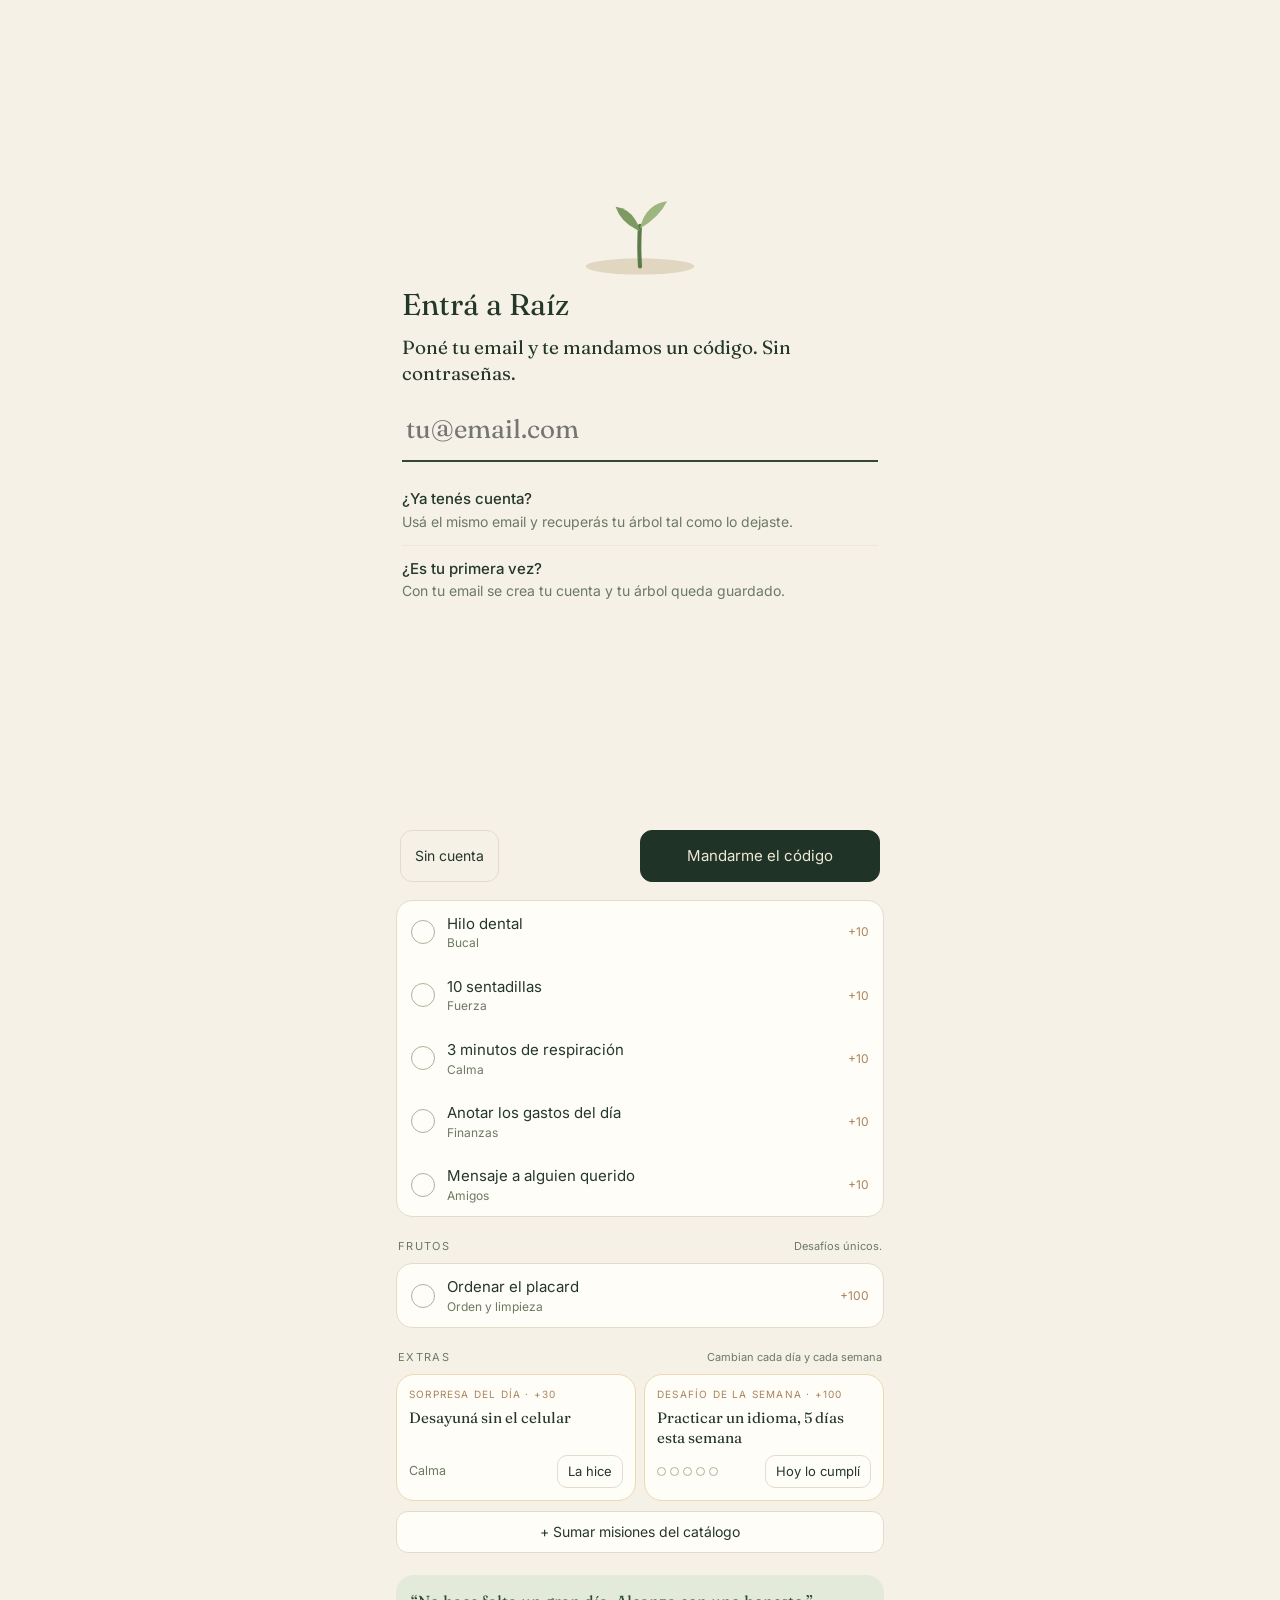
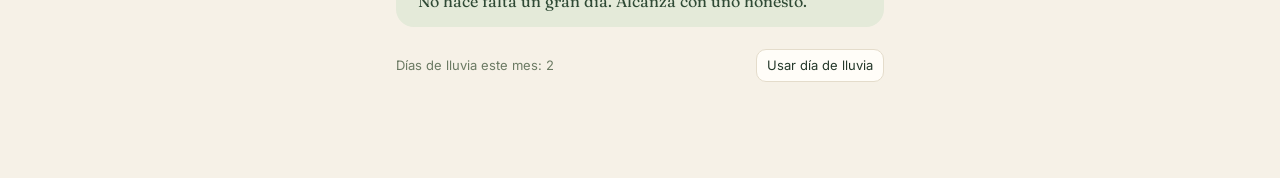
==== index.html @ 7ca5231e "Pantalla para instalar Raíz como app antes de empezar En el celular, la primera pantalla enseña a ag" ====
<!doctype html>
<html lang="es">
<head>
  <meta charset="utf-8">
  <meta name="viewport" content="width=device-width, initial-scale=1, viewport-fit=cover">
  <title>Raíz</title>
  <meta name="description" content="Tu vida es un árbol. Cada hábito le da savia.">
  <meta name="theme-color" content="#f6f1e7">
  <meta name="apple-mobile-web-app-capable" content="yes">
  <meta name="mobile-web-app-capable" content="yes">
  <meta name="apple-mobile-web-app-status-bar-style" content="default">
  <meta name="apple-mobile-web-app-title" content="Raíz">
  <link rel="manifest" href="manifest.webmanifest">
  <link rel="icon" href="icons/icon.svg" type="image/svg+xml">
  <link rel="apple-touch-icon" href="icons/icon-180.png">
  <link rel="preconnect" href="https://fonts.googleapis.com">
  <link rel="preconnect" href="https://fonts.gstatic.com" crossorigin>
  <link href="https://fonts.googleapis.com/css2?family=Fraunces:ital,opsz,wght@0,9..144,400;0,9..144,600;1,9..144,400&family=Inter:wght@400;500;600&display=swap" rel="stylesheet">
  <link rel="stylesheet" href="styles.css">
</head>
<body>
  <main id="view"></main>

  <nav class="tabs" aria-label="Secciones">
    <button data-tab="hoy" class="on"><svg viewBox="0 0 24 24"><path d="M12 21V11M12 11c0-4 3-7 7-7 0 4-3 7-7 7zM12 14c0-3-2.5-5.5-6-5.5 0 3.5 2.5 5.5 6 5.5z"/></svg>Hoy</button>
    <button data-tab="arbol"><svg viewBox="0 0 24 24"><path d="M12 21v-6M7 15h10l-5-11z"/></svg>Árbol</button>
    <button data-tab="premios"><svg viewBox="0 0 24 24"><path d="M4 10h16v10H4zM2 6h20v4H2zM12 6v14M12 6C10 2 6 3 8 6M12 6c2-4 6-3 4 0"/></svg>Premios</button>
    <button data-tab="ajustes"><svg viewBox="0 0 24 24"><circle cx="12" cy="12" r="3"/><path d="M12 2v3M12 19v3M2 12h3M19 12h3M4.9 4.9l2.1 2.1M17 17l2.1 2.1M4.9 19.1L7 17M17 7l2.1-2.1"/></svg>Ajustes</button>
  </nav>

  <div id="toasts" aria-live="polite"></div>
  <dialog id="sheet"></dialog>

  <script src="js/data.js"></script>
  <script src="js/frases.js"></script>
  <script src="js/tree.js"></script>
  <script src="js/sonido.js"></script>
  <script src="js/catalogo.js"></script>
  <script src="js/progresion.js"></script>
  <script src="js/app.js"></script>
  <script src="js/nube.js"></script>
  <script src="js/intro.js"></script>
  <script src="js/instalar.js"></script>
</body>
</html>
---- styles.css ----
:root {
  --crema: #f6f1e7;
  --papel: #fffdf8;
  --linea: #e4dccb;
  --linea-suave: #eee6d6;
  --bosque: #1f3326;
  --bosque-2: #2f4a35;
  --bosque-3: #34503d;
  --hoja: #5c7a4a;
  --hoja-clara: #e4ead9;
  --tierra: #a9845a;
  --dorado: #c9a96e;
  --tinta: #24382a;
  --tinta-2: #6b7a63;
  --tinta-3: #8a9580;
  --crema-txt: #efe8d8;
  --crema-txt-2: #b9c4a8;
  --alerta: #a5502e;
  --serif: "Fraunces", Georgia, serif;
  --sans: "Inter", -apple-system, system-ui, sans-serif;
  --r: 18px;
  --safe-b: env(safe-area-inset-bottom, 0px);
  --safe-t: env(safe-area-inset-top, 0px);
}

* { box-sizing: border-box; }
html { -webkit-text-size-adjust: 100%; }
body {
  margin: 0;
  background: var(--crema);
  color: var(--tinta);
  font: 15px/1.45 var(--sans);
  -webkit-font-smoothing: antialiased;
  -webkit-tap-highlight-color: transparent;
}
main {
  max-width: 520px;
  margin: 0 auto;
  padding: calc(18px + var(--safe-t)) 16px calc(96px + var(--safe-b));
}
h1, h2, h3 { font-family: var(--serif); font-weight: 400; margin: 0; }
button { font: inherit; color: inherit; cursor: pointer; }
input, select, textarea { font: inherit; color: var(--tinta); }

.eyebrow { font-size: 11px; letter-spacing: .12em; text-transform: uppercase; color: var(--tinta-2); }
.muted { color: var(--tinta-2); }
.serif { font-family: var(--serif); }
.row { display: flex; align-items: center; gap: 10px; }
.between { justify-content: space-between; }
.stack > * + * { margin-top: 12px; }
.section { margin-top: 22px; }
.section > .eyebrow { margin: 0 2px 8px; display: flex; justify-content: space-between; }

.top { display: flex; justify-content: space-between; align-items: center; font-size: 12px; color: var(--tinta-2); }
.pill { background: var(--hoja-clara); color: var(--bosque-2); padding: 3px 10px; border-radius: 99px; font-size: 12px; white-space: nowrap; }
.pill.dark { background: var(--bosque); color: var(--crema-txt); }
.greet { font-family: var(--serif); font-size: 27px; line-height: 1.12; margin-top: 10px; }
.greet em { color: var(--hoja); }

.card { background: var(--papel); border: 1px solid var(--linea); border-radius: var(--r); padding: 14px; }
.card.dark { background: var(--bosque); border-color: var(--bosque); color: var(--crema-txt); }
.card.dark .muted, .card.dark .eyebrow { color: var(--crema-txt-2); }
.card.soft { background: var(--hoja-clara); border-color: transparent; color: var(--bosque-2); }
.card.warn { background: #f3e3d3; border-color: #e7cdb3; color: #6d3a1f; }

.hero { display: flex; gap: 12px; align-items: center; margin-top: 14px; }
.hero svg.tree { width: 108px; height: 120px; flex: none; }
.hero .lvl { font-size: 11px; letter-spacing: .12em; color: var(--dorado); text-transform: uppercase; }
.hero .num { font-family: var(--serif); font-size: 32px; line-height: 1.05; }
.hero .num small { font-size: 14px; color: var(--crema-txt-2); font-family: var(--sans); }
.bar { height: 6px; background: var(--bosque-3); border-radius: 3px; overflow: hidden; margin-top: 8px; }
.bar > i { display: block; height: 100%; background: var(--dorado); border-radius: 3px; transition: width .5s ease; }
.bar.light { background: var(--linea-suave); }
.bar.light > i { background: var(--hoja); }
.stats { display: flex; gap: 14px; margin-top: 10px; font-size: 12px; color: var(--crema-txt-2); }
.stats b { color: var(--crema-txt); font-weight: 500; }

.areas { display: grid; grid-template-columns: repeat(5, 1fr); gap: 6px; text-align: center; font-size: 10px; color: var(--tinta-2); margin-top: 12px; }
.areas b { display: block; font-family: var(--serif); font-size: 18px; font-weight: 400; color: var(--tinta); }

.list { background: var(--papel); border: 1px solid var(--linea); border-radius: 16px; overflow: hidden; }
.item { display: flex; align-items: center; gap: 12px; padding: 12px 14px; border-bottom: 1px solid var(--linea-suave); width: 100%; background: none; border-left: 0; border-right: 0; border-top: 0; text-align: left; }
.item:last-child { border-bottom: 0; }
.item .t { flex: 1; min-width: 0; }
.item .t small { display: block; font-size: 12px; color: var(--tinta-2); }
.item .xp { font-size: 12px; color: var(--tierra); white-space: nowrap; }
.item.done .t > span { color: var(--tinta-3); text-decoration: line-through; }
.item.done .xp { color: var(--hoja); }
.check { width: 24px; height: 24px; border-radius: 50%; border: 1.5px solid #a9b59a; flex: none; display: grid; place-items: center; transition: all .2s; }
.done .check { background: var(--bosque-2); border-color: var(--bosque-2); }
.done .check::after { content: ""; width: 10px; height: 6px; border: 2px solid #fff; border-top: 0; border-right: 0; transform: rotate(-45deg) translate(1px, -1px); }
.item.pop .check { animation: pop .35s ease; }
@keyframes pop { 50% { transform: scale(1.25); } }

.chips { display: flex; flex-wrap: wrap; gap: 6px; padding: 0 14px 12px 50px; margin-top: -4px; }
.chip { border: 1px solid var(--linea); background: var(--crema); border-radius: 99px; padding: 5px 11px; font-size: 13px; }
.chip.on { background: var(--bosque-2); border-color: var(--bosque-2); color: #fff; }
.weekly { display: flex; gap: 4px; }
.weekly i { width: 9px; height: 9px; border-radius: 50%; border: 1.5px solid #a9b59a; }
.weekly i.on { background: var(--hoja); border-color: var(--hoja); }

.quote { font-family: var(--serif); font-size: 16px; line-height: 1.38; }

.btn { border: 1px solid var(--linea); background: var(--papel); border-radius: 12px; padding: 10px 14px; font-size: 14px; }
.btn.primary { background: var(--bosque); border-color: var(--bosque); color: var(--crema-txt); }
.btn.ghost { background: transparent; }
.btn.small { padding: 6px 10px; font-size: 13px; border-radius: 10px; }
.btn.danger { color: var(--alerta); }
.btn:disabled { opacity: .45; }
.btns { display: flex; gap: 8px; flex-wrap: wrap; }

.tabs {
  position: fixed; left: 0; right: 0; bottom: 0; z-index: 10;
  display: flex; justify-content: center; gap: 4px;
  padding: 8px 12px calc(8px + var(--safe-b));
  background: rgba(246, 241, 231, .92);
  -webkit-backdrop-filter: blur(12px); backdrop-filter: blur(12px);
  border-top: 1px solid var(--linea);
}
.tabs button { flex: 1; max-width: 120px; background: none; border: 0; padding: 4px; font-size: 11px; color: var(--tinta-3); display: flex; flex-direction: column; align-items: center; gap: 3px; }
.tabs svg { width: 22px; height: 22px; fill: none; stroke: currentColor; stroke-width: 1.6; stroke-linecap: round; stroke-linejoin: round; }
.tabs button.on { color: var(--bosque-2); }

#toasts { position: fixed; left: 0; right: 0; top: calc(12px + var(--safe-t)); z-index: 60; display: flex; flex-direction: column; align-items: center; gap: 6px; pointer-events: none; }
.toast { background: var(--bosque); color: var(--crema-txt); padding: 9px 16px; border-radius: 99px; font-size: 13px; box-shadow: 0 6px 20px rgba(31, 51, 38, .25); animation: tin .3s ease, tout .3s ease 2.4s forwards; max-width: 90vw; }
.toast b { color: var(--dorado); font-weight: 500; }
@keyframes tin { from { opacity: 0; transform: translateY(-8px); } }
@keyframes tout { to { opacity: 0; transform: translateY(-8px); } }

dialog { border: 0; padding: 0; border-radius: 22px; width: min(480px, calc(100vw - 24px)); max-height: 86vh; background: var(--crema); color: var(--tinta); box-shadow: 0 20px 60px rgba(0, 0, 0, .25); }
dialog::backdrop { background: rgba(31, 51, 38, .45); }
.sheet { padding: 20px 18px; }
.sheet h2 { font-size: 22px; margin-bottom: 12px; }
.field { display: block; margin-top: 12px; font-size: 12px; color: var(--tinta-2); }
.field input, .field select, .field textarea { display: block; width: 100%; margin-top: 4px; padding: 10px 12px; border: 1px solid var(--linea); border-radius: 10px; background: var(--papel); font-size: 15px; }
.field textarea { min-height: 70px; resize: vertical; }
.sheet .btns { margin-top: 18px; justify-content: flex-end; }
.celebrate { text-align: center; padding: 28px 22px; }
.celebrate svg.tree { width: 150px; height: 170px; }
.celebrate h2 { font-size: 28px; margin-top: 8px; }

.tree-list .node { padding: 10px 14px; border-bottom: 1px solid var(--linea-suave); }
.tree-list .node:last-child { border-bottom: 0; }
.tree-list .node .bar { margin-top: 6px; }
.tree-list .lvl-tag { font-size: 12px; color: var(--tierra); }

.herbario { display: grid; grid-template-columns: repeat(auto-fill, minmax(96px, 1fr)); gap: 8px; }
.lamina { background: var(--papel); border: 1px solid var(--linea); border-radius: 14px; padding: 10px 8px; text-align: center; font-size: 12px; }
.lamina svg { width: 44px; height: 44px; }
.lamina b { display: block; font-family: var(--serif); font-weight: 400; font-size: 14px; margin-top: 4px; }
.lamina.locked { opacity: .45; }
.lamina.locked svg { filter: grayscale(1); }

.toggle { position: relative; width: 46px; height: 28px; flex: none; }
.toggle input { opacity: 0; width: 0; height: 0; }
.toggle span { position: absolute; inset: 0; background: var(--linea); border-radius: 99px; transition: .2s; }
.toggle span::after { content: ""; position: absolute; width: 22px; height: 22px; left: 3px; top: 3px; background: #fff; border-radius: 50%; transition: .2s; }
.toggle input:checked + span { background: var(--bosque-2); }
.toggle input:checked + span::after { transform: translateX(18px); }

.empty { text-align: center; padding: 18px; color: var(--tinta-2); font-size: 14px; }

/* ---------- Animaciones ---------- */
.tree .planta { transform-box: view-box; transform-origin: 60px 130px; animation: viento 7s ease-in-out infinite; }
@keyframes viento { 0%, 100% { transform: rotate(-1deg); } 50% { transform: rotate(1.2deg); } }
.tree .brote { transform-box: fill-box; transform-origin: center; }
.tree .brote.nuevo { animation: brotar .7s cubic-bezier(.3, 1.6, .5, 1) .55s both; }
@keyframes brotar { from { transform: scale(0); opacity: 0; } to { transform: scale(1); opacity: 1; } }

.hero, .arbol-card, .reporte, .celebrate { position: relative; overflow: hidden; }
.hoja-cae { position: absolute; top: -12px; width: 12px; height: 7px; border-radius: 0 100% 0 100%; background: var(--c, #9db67f); pointer-events: none; animation: caer var(--d, 5s) ease-in forwards; }
@keyframes caer {
  0% { transform: translate(0, 0) rotate(0); opacity: 0; }
  10% { opacity: 1; }
  30% { transform: translate(14px, calc(var(--h, 160px) * .3)) rotate(80deg); }
  60% { transform: translate(-10px, calc(var(--h, 160px) * .6)) rotate(200deg); }
  100% { transform: translate(8px, var(--h, 160px)) rotate(320deg); opacity: 0; }
}

.gota { position: fixed; z-index: 40; width: 12px; height: 12px; margin: -6px 0 0 -6px; border-radius: 50% 50% 50% 0; transform: rotate(-45deg); background: var(--dorado); box-shadow: 0 0 10px rgba(201, 169, 110, .8); pointer-events: none; }
.bar.pulso { animation: pulso .6s ease; }
@keyframes pulso { 40% { box-shadow: 0 0 0 3px rgba(201, 169, 110, .45); } }

.hero.brillo::before { content: ""; position: absolute; left: -20px; top: -20px; width: 170px; height: 170px; border-radius: 50%; background: radial-gradient(circle, rgba(232, 205, 140, .55), rgba(232, 205, 140, 0) 65%); animation: brillo 1.8s ease-out forwards; pointer-events: none; }
@keyframes brillo { from { opacity: 0; transform: scale(.6); } 30% { opacity: 1; } to { opacity: 0; transform: scale(1.2); } }
.chispa { position: absolute; width: 6px; height: 6px; pointer-events: none; background: #f3e1b0; clip-path: polygon(50% 0, 62% 38%, 100% 50%, 62% 62%, 50% 100%, 38% 62%, 0 50%, 38% 38%); animation: chispa 1.4s ease-out forwards; }
@keyframes chispa { 0% { transform: scale(0) rotate(0); opacity: 0; } 30% { transform: scale(1.6) rotate(45deg); opacity: 1; } 100% { transform: translateY(-24px) scale(.4) rotate(120deg); opacity: 0; } }

.celebrate .viejo, .celebrate .nuevo-arbol { display: block; margin: 0 auto; }
.celebrate .escena { position: relative; width: 150px; height: 170px; margin: 0 auto; }
.celebrate .escena svg { position: absolute; inset: 0; }
.celebrate .viejo { animation: marchitar .8s ease-in .3s forwards; }
.celebrate .nuevo-arbol { transform-origin: 50% 93%; animation: crecer 1.3s cubic-bezier(.25, 1.3, .5, 1) .8s both; }
.celebrate .solo { transform-origin: 50% 93%; animation: latido 1.2s ease .3s; }
@keyframes marchitar { to { opacity: 0; transform: scale(.85); } }
@keyframes crecer { from { opacity: 0; transform: scale(.25, .1); } 40% { opacity: 1; } to { opacity: 1; transform: scale(1); } }
@keyframes latido { 40% { transform: scale(1.08); } 70% { transform: scale(.98); } }
.celebrate h2, .celebrate .eyebrow, .celebrate p, .celebrate .btns { animation: subir .6s ease both; }
.celebrate .eyebrow { animation-delay: 1.3s; }
.celebrate h2 { animation-delay: 1.45s; }
.celebrate p { animation-delay: 1.65s; }
.celebrate .btns { animation-delay: 1.9s; }
@keyframes subir { from { opacity: 0; transform: translateY(10px); } }
dialog[open] { animation: aparecer .3s ease; }
@keyframes aparecer { from { opacity: 0; transform: translateY(16px) scale(.98); } }

main.entrar { animation: entrar .32s ease; }
@keyframes entrar { from { opacity: 0; transform: translateY(8px); } }
.chip { transition: background .2s, color .2s, border-color .2s, transform .15s; }
.chip:active, .item:active .check, .btn:active { transform: scale(.95); }
.chip.pop { animation: pop .35s ease; }

@media (prefers-reduced-motion: reduce) {
  *, *::before, *::after { animation: none !important; transition: none !important; }
}
.celebrate .hoja-cae { width: 15px; height: 9px; }

/* ---------- Introducción ---------- */
body.con-intro { overflow: hidden; }
body.con-intro .tabs { display: none; }
.intro { position: fixed; inset: 0; z-index: 50; background: var(--crema); display: flex; flex-direction: column; padding: calc(18px + var(--safe-t)) 20px calc(18px + var(--safe-b)); max-width: 520px; margin: 0 auto; animation: entrar .4s ease; }
.intro.saliendo { animation: irse .45s ease forwards; }
@keyframes irse { to { opacity: 0; transform: scale(1.03); } }
.intro-top { display: flex; justify-content: space-between; align-items: center; min-height: 34px; }
.intro-puntos { display: flex; gap: 6px; }
.intro-puntos i { width: 7px; height: 7px; border-radius: 50%; background: var(--linea); transition: .3s; }
.intro-puntos i.on { background: var(--bosque-2); width: 18px; border-radius: 4px; }
.intro-paso { flex: 1; overflow-y: auto; padding: 8px 2px 16px; animation: entrar .35s ease; -webkit-overflow-scrolling: touch; }
.intro-pie { display: flex; justify-content: space-between; gap: 10px; padding-top: 10px; }
.intro-pie .btn.primary { flex: 1; max-width: 240px; padding: 14px; font-size: 15px; }
.intro-arte { display: flex; justify-content: center; margin: 30px 0 6px; }
.intro-arte svg.tree { width: 170px; height: 190px; }
.intro-arte.plantando svg { animation: plantar 1.1s ease forwards; }
@keyframes plantar { 30% { transform: translateY(-10px) scale(1.05); } 100% { transform: translateY(8px) scale(.9); opacity: .6; } }
.intro-titulo { font-family: var(--serif); font-size: 30px; line-height: 1.12; margin: 8px 0 12px; }
.intro .eyebrow { margin-top: 18px; }
.intro-texto { font-family: var(--serif); font-size: 19px; line-height: 1.4; margin: 0 0 12px; color: var(--tinta); }
.intro-chico { font-size: 14px; color: var(--tinta-2); margin-top: 14px; }
.intro-lista > div { display: flex; gap: 14px; align-items: flex-start; padding: 12px 0; border-bottom: 1px solid var(--linea-suave); font-size: 14px; color: var(--tinta-2); }
.intro-lista > div:last-child { border-bottom: 0; }
.intro-lista b { display: block; color: var(--tinta); font-weight: 500; font-size: 15px; margin-bottom: 2px; }
.intro-ico { width: 34px; height: 34px; flex: none; padding: 7px; border-radius: 10px; background: var(--hoja-clara); fill: none; stroke: var(--bosque-2); stroke-width: 1.7; stroke-linecap: round; stroke-linejoin: round; }
.intro-etapas { display: grid; grid-template-columns: repeat(5, 1fr); gap: 4px; margin: 18px 0 6px; text-align: center; }
.intro-etapas svg.tree { width: 100%; height: auto; }
.intro-etapas small { display: block; font-size: 11px; color: var(--tinta-2); }
.intro-input { width: 100%; font-family: var(--serif); font-size: 26px; padding: 12px 4px; border: 0; border-bottom: 2px solid var(--linea); background: transparent; outline: none; }
.intro-input:focus { border-color: var(--bosque-2); }
.intro-especies { display: grid; grid-template-columns: repeat(3, 1fr); gap: 8px; margin-top: 6px; }
.esp { background: var(--papel); border: 1.5px solid var(--linea); border-radius: 16px; padding: 8px 4px 10px; display: flex; flex-direction: column; align-items: center; transition: border-color .2s, transform .15s; }
.esp svg.tree { width: 74px; height: 86px; }
.esp b { font-family: var(--serif); font-weight: 400; font-size: 15px; }
.esp small { font-size: 11px; color: var(--tinta-2); text-align: center; line-height: 1.2; margin-top: 2px; }
.esp.on { border-color: var(--bosque-2); background: var(--hoja-clara); }
.esp:active { transform: scale(.96); }
.intro-esp-texto { font-family: var(--serif); font-size: 16px; color: var(--tinta); text-align: center; min-height: 44px; }
.intro-raices { background: var(--papel); border: 1px solid var(--linea); border-radius: 16px; overflow: hidden; }

.hero svg.tree, .arbol-card svg.tree { cursor: pointer; }
.tree.sacudir .planta { animation: sacudir .6s ease; }
@keyframes sacudir { 20% { transform: rotate(-4deg); } 45% { transform: rotate(3.5deg); } 70% { transform: rotate(-2deg); } 100% { transform: rotate(0); } }
.intro-raices .item.done .t > span { text-decoration: none; color: var(--tinta); }

/* ---------- Ingreso ---------- */
.intro-error { color: var(--alerta); font-size: 14px; min-height: 20px; margin: 8px 0 0; }
.intro-input.codigo { letter-spacing: .5em; text-align: center; font-family: var(--sans); font-size: 30px; }

/* ---------- Progresión ---------- */
.card.subir { background: #fbf3e0; border-color: #ecd9ad; color: #5b4520; }
.card.subir .muted, .card.subir .eyebrow { color: #8a6d3a; }
.libre { display: block; width: 100%; margin-top: 8px; padding: 11px 14px; border: 1.5px dashed #c9b98f; border-radius: 14px; background: transparent; color: var(--tierra); font-size: 14px; text-align: left; }
.extras { display: grid; grid-template-columns: 1fr 1fr; gap: 8px; }
@media (max-width: 380px) { .extras { grid-template-columns: 1fr; } }
.card.extra { padding: 12px; display: flex; flex-direction: column; gap: 6px; border-color: #ecd9ad; }
.card.extra .quote { font-size: 15px; margin: 0; flex: 1; }
.card.extra .eyebrow { color: var(--tierra); font-size: 10px; }
.card.extra.hecho { background: var(--hoja-clara); border-color: transparent; }
.catalogo-btn { width: 100%; margin-top: 10px; }
.cat-sheet .filtro { padding: 0; margin: 4px 0 6px; }
.cat-grupo { font-size: 12px; margin: 14px 2px 6px; }
.item.bloq { opacity: .5; }
.item:disabled { cursor: default; }
.cat-sheet .item.done .t > span { text-decoration: none; color: var(--tinta-2); }
.eleccion { display: flex; gap: 12px; align-items: center; width: 100%; text-align: left; margin-top: 12px; padding: 12px; background: var(--papel); border: 1.5px solid var(--linea); border-radius: 18px; }
.eleccion:active { border-color: var(--bosque-2); transform: scale(.98); }
.eleccion svg.tree { width: 64px; height: 74px; flex: none; }
.eleccion small { display: block; font-size: 11px; letter-spacing: .1em; text-transform: uppercase; color: var(--tinta-2); }
.eleccion b { display: block; font-family: var(--serif); font-weight: 400; font-size: 18px; }
.eleccion span span { font-size: 13px; color: var(--tinta-2); }
.instalar-icono { width: 96px; height: 96px; border-radius: 22px; box-shadow: 0 10px 30px rgba(31, 51, 38, .25); }
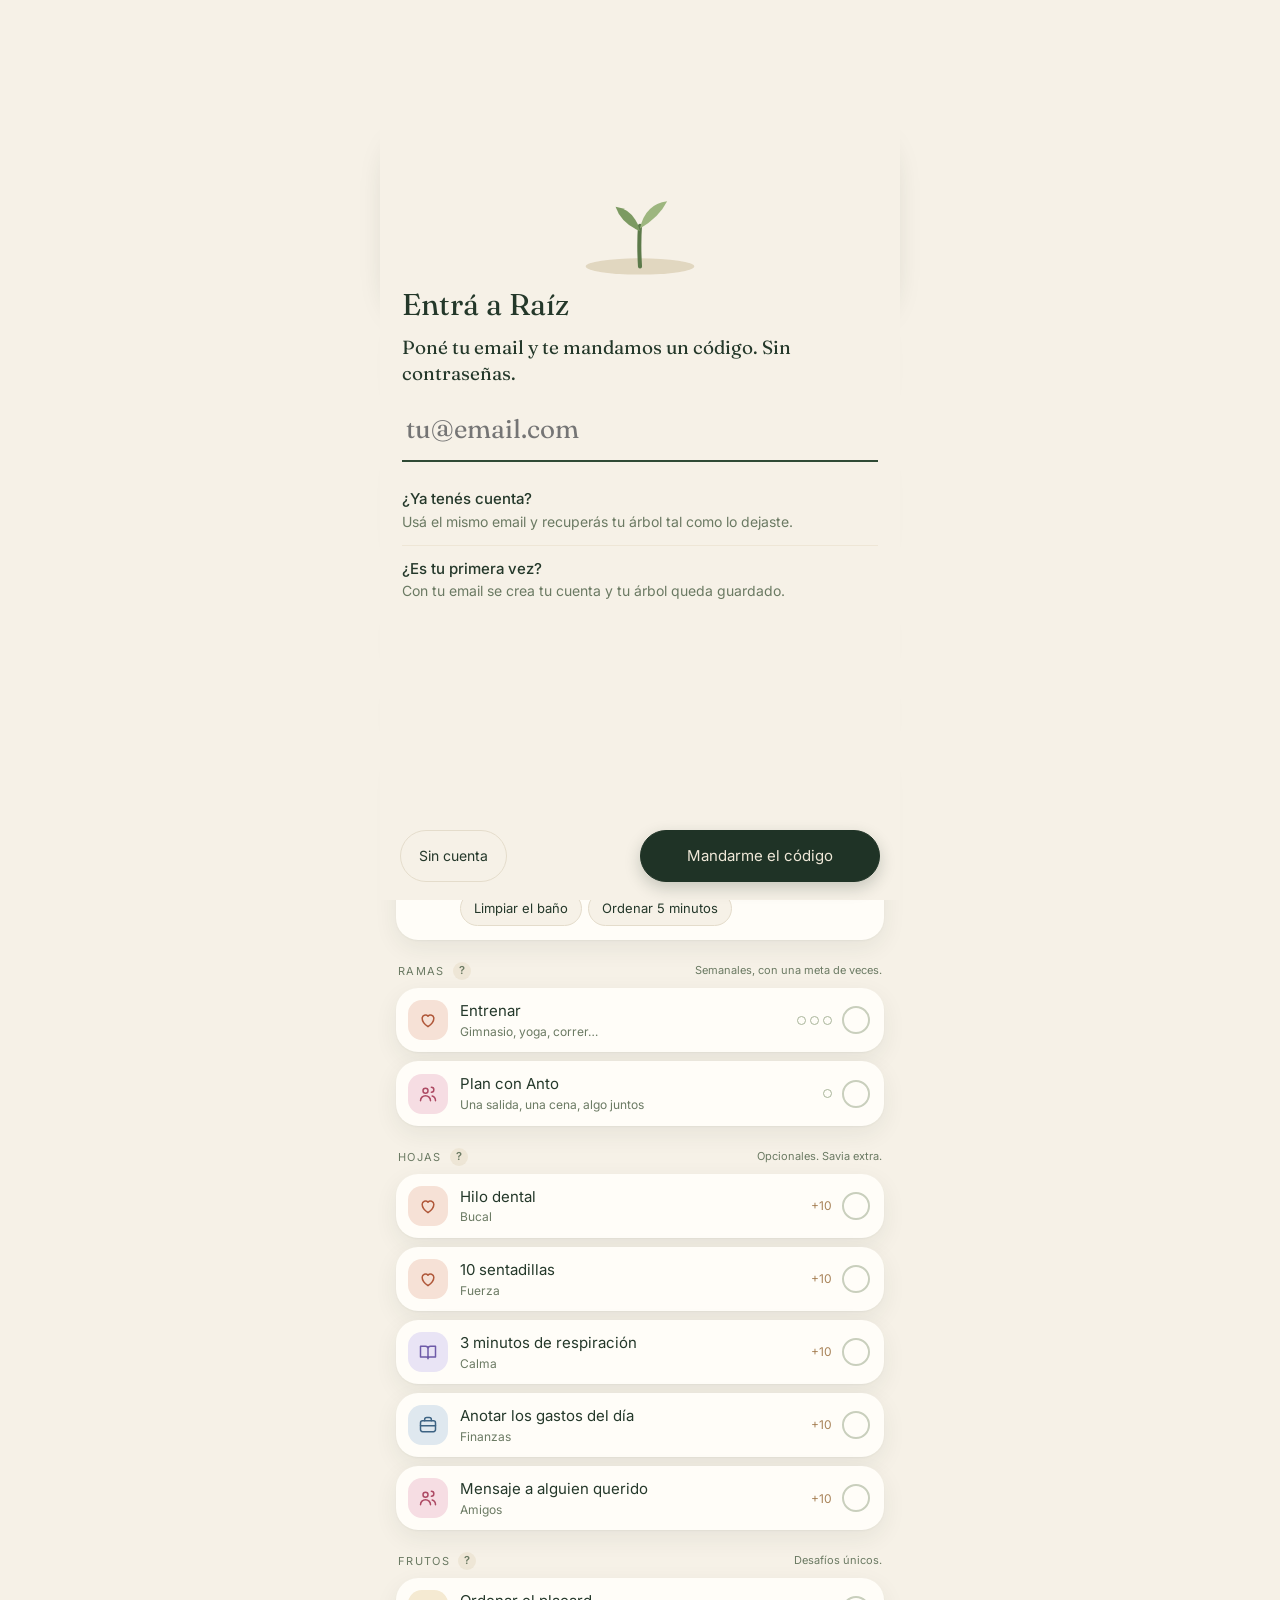
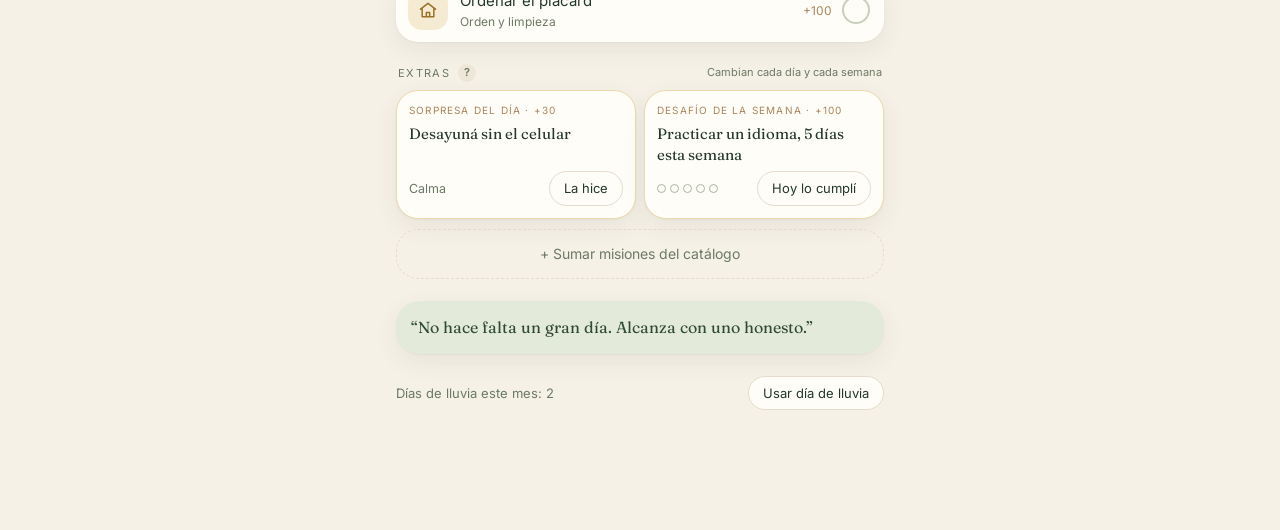
==== commit f64c689e: "Renovación visual: más redondeado, colores por rama y ayudas - Misiones como tarjetas con ícono y co" ====
--- a/index.html
+++ b/index.html
@@ -37,6 +37,7 @@
   <script src="js/sonido.js"></script>
   <script src="js/catalogo.js"></script>
   <script src="js/progresion.js"></script>
+  <script src="js/diseno.js"></script>
   <script src="js/app.js"></script>
   <script src="js/nube.js"></script>
   <script src="js/intro.js"></script>
--- a/styles.css
+++ b/styles.css
@@ -287,3 +287,135 @@
 .eleccion b { display: block; font-family: var(--serif); font-weight: 400; font-size: 18px; }
 .eleccion span span { font-size: 13px; color: var(--tinta-2); }
 .instalar-icono { width: 96px; height: 96px; border-radius: 22px; box-shadow: 0 10px 30px rgba(31, 51, 38, .25); }
+
+/* =========================================================
+   Renovación visual 0.8: más redondo, más profundo, más vivo
+   ========================================================= */
+:root {
+  --r: 24px;
+  --sombra: 0 1px 2px rgba(31, 51, 38, .04), 0 8px 24px rgba(31, 51, 38, .07);
+  --sombra-alta: 0 2px 6px rgba(31, 51, 38, .06), 0 16px 40px rgba(31, 51, 38, .14);
+}
+main { padding-bottom: calc(120px + var(--safe-b)); }
+.card { border-radius: var(--r); box-shadow: var(--sombra); }
+.card.dark { box-shadow: 0 12px 34px rgba(31, 51, 38, .28); }
+.list { border-radius: 22px; box-shadow: var(--sombra); }
+.btn { border-radius: 999px; padding: 10px 18px; transition: transform .15s, background .2s; }
+.btn.small { border-radius: 999px; padding: 7px 14px; }
+.btn.primary { box-shadow: 0 6px 16px rgba(31, 51, 38, .22); }
+.chip { padding: 7px 13px; }
+.ico { width: 20px; height: 20px; fill: none; stroke: currentColor; stroke-width: 1.8; stroke-linecap: round; stroke-linejoin: round; flex: none; }
+
+/* Burbujas de color por rama */
+.burbuja { width: 40px; height: 40px; border-radius: 14px; display: grid; place-items: center; background: var(--bg); color: var(--fg); flex: none; }
+.burbuja.grande { width: 52px; height: 52px; border-radius: 18px; }
+.burbuja.grande .ico { width: 26px; height: 26px; }
+
+/* Encabezado */
+.pill.racha { display: inline-flex; align-items: center; gap: 4px; border: 0; background: #fbe9d7; color: #a2502a; font-weight: 500; padding: 5px 12px; }
+.pill.racha .ico { width: 15px; height: 15px; }
+.saludo { display: flex; justify-content: space-between; align-items: center; gap: 12px; }
+.anillo { position: relative; width: 66px; height: 66px; flex: none; border: 0; background: none; padding: 0; margin-top: 8px; }
+.anillo svg { width: 100%; height: 100%; transform: rotate(-90deg); }
+.anillo circle { fill: none; stroke-width: 6; stroke-linecap: round; }
+.anillo .fondo { stroke: var(--linea); }
+.anillo .frente { stroke: var(--hoja); transition: stroke-dashoffset .8s cubic-bezier(.3, 1.3, .5, 1); }
+.anillo.lleno .frente { stroke: var(--dorado); }
+.anillo span { position: absolute; inset: 0; display: flex; flex-direction: column; align-items: center; justify-content: center; line-height: 1; }
+.anillo b { font-family: var(--serif); font-weight: 400; font-size: 17px; }
+.anillo small { font-size: 9px; color: var(--tinta-2); margin-top: 2px; text-transform: uppercase; letter-spacing: .08em; }
+
+/* Héroe */
+.hero { border-radius: 30px; padding: 16px 18px 16px 10px; }
+.hero svg.tree { width: 120px; height: 134px; }
+.hero::after { content: ""; position: absolute; left: -30px; top: -30px; width: 190px; height: 190px; border-radius: 50%; background: radial-gradient(circle, rgba(157, 182, 127, .18), transparent 65%); pointer-events: none; }
+.hero .lvl { border: 0; background: none; padding: 0; color: var(--dorado); font-size: 11px; letter-spacing: .12em; text-transform: uppercase; display: inline-flex; align-items: center; gap: 6px; }
+.q-mini { display: inline-grid; place-items: center; width: 15px; height: 15px; border-radius: 50%; background: rgba(201, 169, 110, .2); font-size: 10px; letter-spacing: 0; }
+.stats { gap: 8px; margin-top: 12px; }
+.stat { display: inline-flex; align-items: center; gap: 5px; border: 0; background: rgba(239, 232, 216, .1); color: var(--crema-txt-2); padding: 5px 11px 5px 9px; border-radius: 999px; font-size: 13px; }
+.stat .ico { width: 15px; height: 15px; }
+.stat b { color: var(--crema-txt); font-weight: 500; }
+.stat:active { transform: scale(.95); }
+
+/* Botón de ayuda */
+.q { display: inline-grid; place-items: center; width: 18px; height: 18px; margin-left: 4px; border-radius: 50%; border: 0; background: var(--linea-suave); color: var(--tinta-2); font-size: 11px; font-weight: 600; vertical-align: 1px; letter-spacing: 0; padding: 0; }
+.q:active { background: var(--hoja-clara); }
+.section > .eyebrow { align-items: center; }
+
+/* Consejo del día */
+.consejo { display: flex; gap: 12px; align-items: center; margin-top: 14px; padding: 12px 10px 12px 12px; background: var(--papel); border: 1px solid #ecd9ad; border-radius: 20px; box-shadow: var(--sombra); animation: entrar .4s ease; }
+.consejo .t { flex: 1; font-size: 14px; line-height: 1.35; }
+.consejo small { display: block; font-size: 11px; color: var(--tierra); letter-spacing: .06em; text-transform: uppercase; margin-bottom: 2px; }
+.consejo-btns { display: flex; flex-direction: column; gap: 2px; }
+.consejo-btns .btn { padding: 4px 9px; }
+
+/* Ramas */
+.ramas { display: grid; grid-template-columns: repeat(5, 1fr); gap: 7px; }
+.rama-card { display: flex; flex-direction: column; align-items: center; gap: 3px; padding: 10px 2px 9px; border: 0; border-radius: 20px; background: var(--papel); box-shadow: var(--sombra); transition: transform .15s; }
+.rama-card:active { transform: scale(.94); }
+.rama-card .burbuja { width: 34px; height: 34px; border-radius: 12px; }
+.rama-card .burbuja .ico { width: 17px; height: 17px; }
+.rama-card b { font-family: var(--serif); font-weight: 400; font-size: 18px; line-height: 1.1; margin-top: 2px; }
+.rama-card small { font-size: 10px; color: var(--tinta-2); }
+.rama-card .mini { display: block; width: 60%; height: 3px; border-radius: 2px; background: var(--linea-suave); overflow: hidden; margin-top: 3px; }
+.rama-card .mini i { display: block; height: 100%; background: var(--fg); border-radius: 2px; }
+
+/* Misiones como tarjetas */
+.misiones { display: flex; flex-direction: column; gap: 9px; }
+.mision { display: flex; flex-direction: column; width: 100%; padding: 0; border: 0; text-align: left; background: var(--papel); border-radius: 22px; box-shadow: var(--sombra); transition: transform .15s, background .3s, box-shadow .3s; overflow: hidden; }
+button.mision, .mision .m-fila { display: flex; flex-direction: row; align-items: center; gap: 12px; padding: 12px 14px 12px 12px; }
+.mision.con-opciones { padding: 0; }
+.mision:active { transform: scale(.985); }
+.mision .t { flex: 1; min-width: 0; }
+.mision .t > span { font-size: 15px; transition: color .3s; }
+.mision .t small { display: block; font-size: 12px; color: var(--tinta-2); margin-top: 1px; }
+.m-der { display: flex; align-items: center; gap: 10px; }
+.mision .xp { font-size: 12px; color: var(--tierra); white-space: nowrap; }
+.mision .check { width: 28px; height: 28px; border-width: 2px; border-color: #c9cfbd; }
+.mision.done { background: linear-gradient(0deg, var(--bg), var(--bg)) padding-box; background: color-mix(in srgb, var(--bg) 55%, var(--papel)); box-shadow: none; }
+.mision.done .t > span { color: var(--tinta-2); text-decoration: line-through; text-decoration-color: rgba(36, 56, 42, .35); }
+.mision.done .check { background: var(--fg); border-color: var(--fg); }
+.mision.done .xp { color: var(--fg); }
+.mision.pop .check { animation: pop .4s cubic-bezier(.3, 1.6, .5, 1); }
+.mision .chips { padding: 0 14px 14px 64px; margin-top: -2px; }
+.mision .chip { background: var(--crema); }
+.mision .chip.on { background: var(--fg); border-color: var(--fg); }
+.libre { border-radius: 22px; padding: 14px 16px; margin-top: 9px; }
+
+/* Extras */
+.card.extra { border-radius: 22px; }
+.catalogo-btn { border-radius: 22px; padding: 14px; border: 1.5px dashed var(--linea); background: transparent; color: var(--tinta-2); box-shadow: none; }
+
+/* Barra de abajo flotante */
+.tabs { left: 12px; right: 12px; bottom: calc(10px + var(--safe-b)); max-width: 460px; margin: 0 auto; padding: 6px; border: 1px solid var(--linea); border-radius: 28px; box-shadow: var(--sombra-alta); background: rgba(255, 253, 248, .9); }
+.tabs button { padding: 7px 4px; border-radius: 22px; transition: background .25s, color .25s; }
+.tabs button.on { background: var(--hoja-clara); color: var(--bosque-2); }
+
+/* Ventanas que suben desde abajo */
+dialog { margin: auto auto 0; width: 100%; max-width: 560px; max-height: 90vh; border-radius: 30px 30px 0 0; padding-bottom: var(--safe-b); box-shadow: 0 -10px 40px rgba(31, 51, 38, .2); }
+dialog[open] { animation: subirHoja .38s cubic-bezier(.2, .9, .3, 1); }
+@keyframes subirHoja { from { transform: translateY(100%); } }
+dialog::backdrop { background: rgba(31, 51, 38, .4); -webkit-backdrop-filter: blur(3px); backdrop-filter: blur(3px); }
+.sheet { padding: 12px 20px 22px; }
+.sheet::before, .celebrate::before { content: ""; display: block; width: 42px; height: 5px; border-radius: 3px; background: var(--linea); margin: 0 auto 16px; }
+.celebrate::before { position: relative; z-index: 1; margin-top: -12px; margin-bottom: 14px; }
+.field input, .field select, .field textarea { border-radius: 14px; }
+
+/* Ayuda */
+.ayuda h2 { margin-top: 12px; }
+.ayuda .quote { font-size: 18px; margin: 0 0 8px; }
+.ayuda ul { padding: 0; margin: 0; list-style: none; }
+.ayuda li { position: relative; padding: 10px 0 10px 22px; border-bottom: 1px solid var(--linea-suave); font-size: 14px; color: var(--tinta-2); }
+.ayuda li:last-child { border-bottom: 0; }
+.ayuda li::before { content: ""; position: absolute; left: 4px; top: 17px; width: 7px; height: 7px; border-radius: 50%; background: var(--hoja); }
+
+/* Detalle de rama */
+.rama-sheet .rama-bar { margin-top: 16px; height: 8px; }
+.rama-sheet .rama-bar > i { background: var(--fg); }
+.rama-sheet .row { gap: 14px; }
+
+/* Introducción y listas varias */
+.intro .btn.primary { border-radius: 999px; }
+.intro-raices, .esp { border-radius: 22px; }
+.lamina { border-radius: 20px; box-shadow: var(--sombra); border-color: transparent; }
+.eleccion { border-radius: 24px; box-shadow: var(--sombra); }
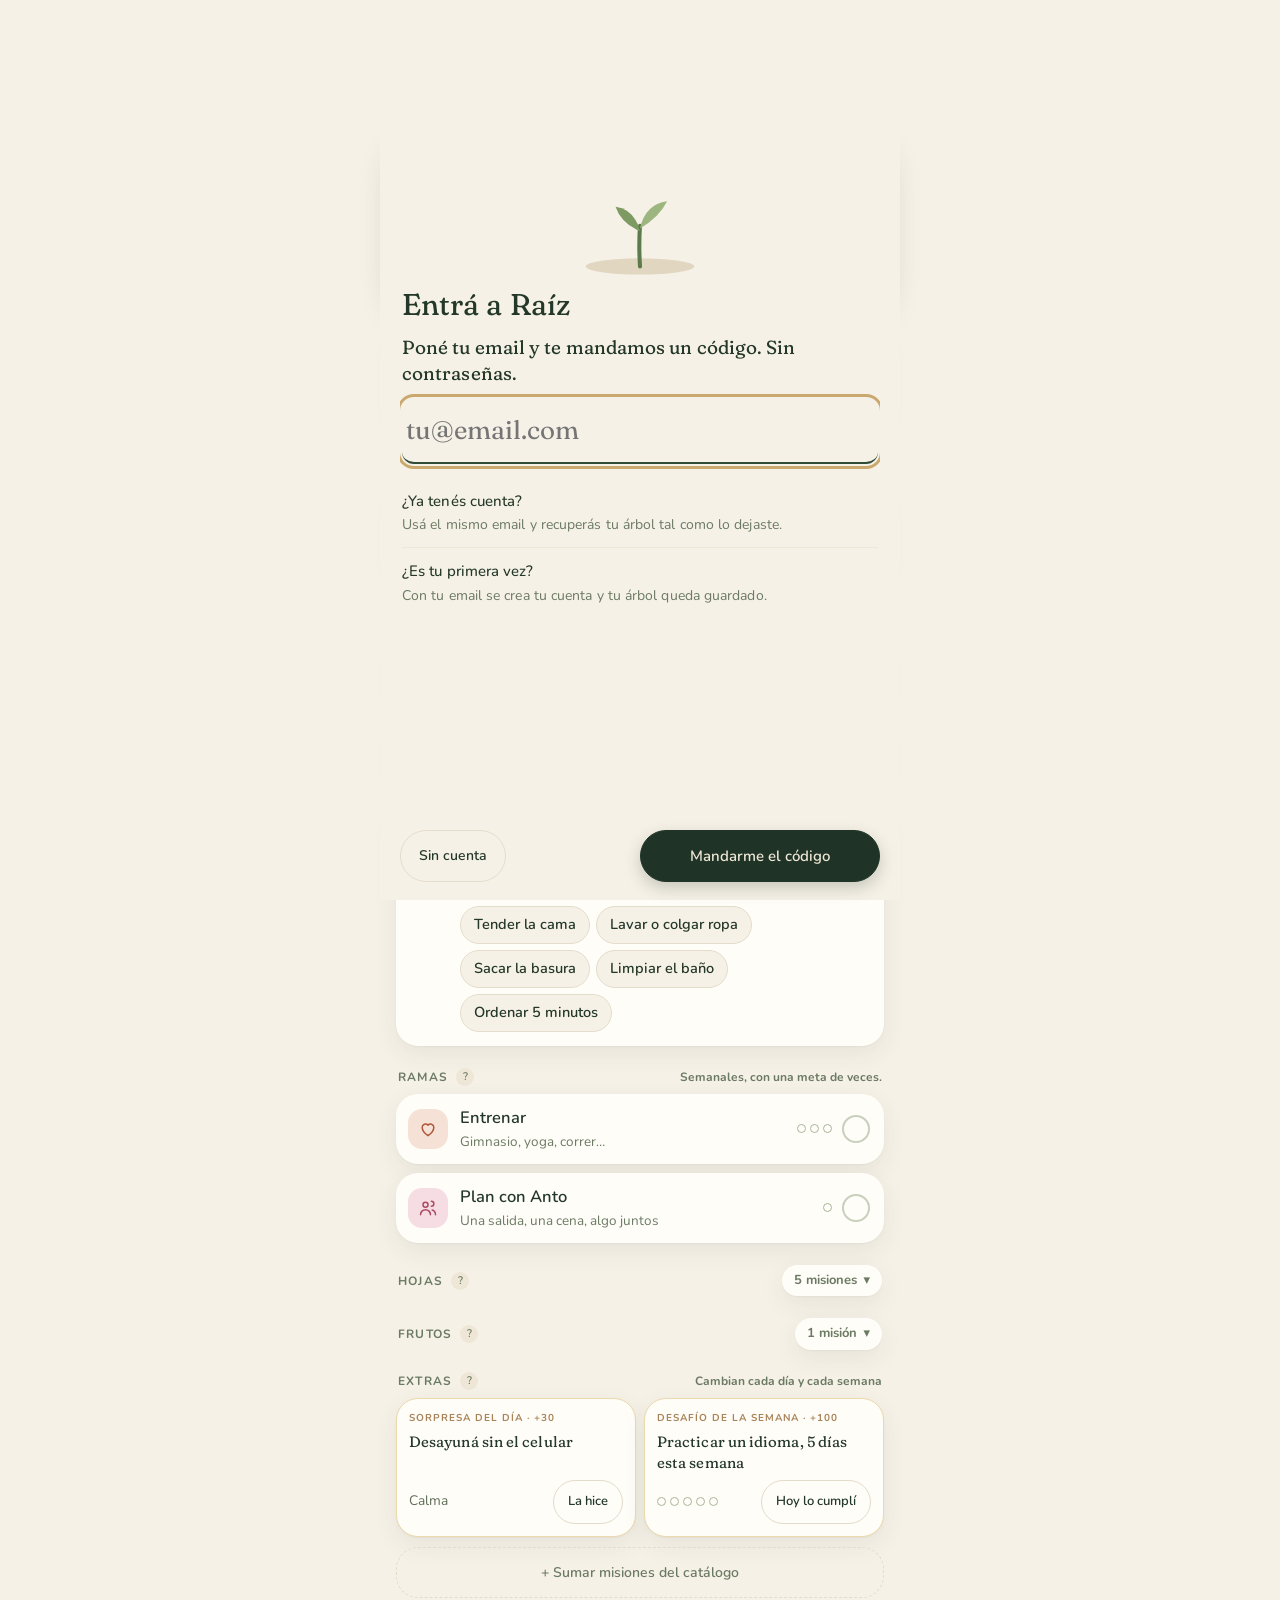
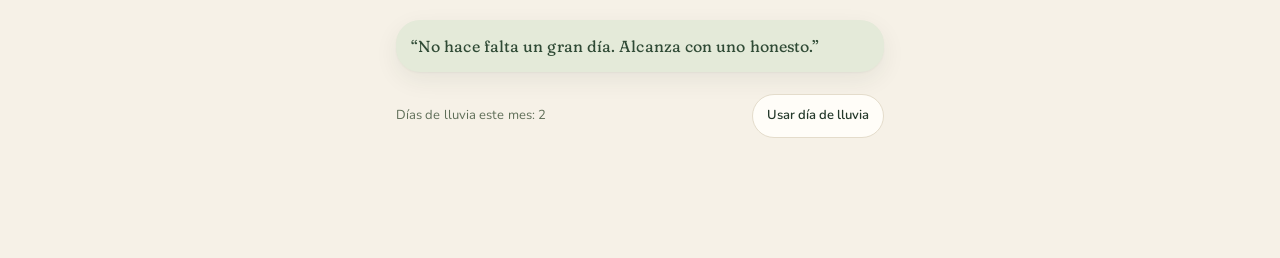
==== commit cb4fa6db: "Bosque, árbol vivo con zoom, tipografía nueva y tamaño de letra - El Bosque: mundo de jardines (opci" ====
--- a/index.html
+++ b/index.html
@@ -15,7 +15,11 @@
   <link rel="apple-touch-icon" href="icons/icon-180.png">
   <link rel="preconnect" href="https://fonts.googleapis.com">
   <link rel="preconnect" href="https://fonts.gstatic.com" crossorigin>
-  <link href="https://fonts.googleapis.com/css2?family=Fraunces:ital,opsz,wght@0,9..144,400;0,9..144,600;1,9..144,400&family=Inter:wght@400;500;600&display=swap" rel="stylesheet">
+  <link href="https://fonts.googleapis.com/css2?family=Fraunces:ital,opsz,wght,SOFT@0,9..144,400,100;0,9..144,600,100;1,9..144,400,100&family=Nunito:wght@400;500;600;700&display=swap" rel="stylesheet">
+  <script>
+    // Tamaño de letra elegido en Ajustes (se aplica antes de pintar para que no salte).
+    try { document.documentElement.dataset.letra = localStorage.getItem('raiz:letra') || 'normal'; } catch (e) {}
+  </script>
   <link rel="stylesheet" href="styles.css">
 </head>
 <body>
@@ -24,6 +28,7 @@
   <nav class="tabs" aria-label="Secciones">
     <button data-tab="hoy" class="on"><svg viewBox="0 0 24 24"><path d="M12 21V11M12 11c0-4 3-7 7-7 0 4-3 7-7 7zM12 14c0-3-2.5-5.5-6-5.5 0 3.5 2.5 5.5 6 5.5z"/></svg>Hoy</button>
     <button data-tab="arbol"><svg viewBox="0 0 24 24"><path d="M12 21v-6M7 15h10l-5-11z"/></svg>Árbol</button>
+    <button data-tab="bosque"><svg viewBox="0 0 24 24"><path d="M7 20v-4M17 20v-6M7 16l-4 0 4-8 4 8zM17 14h-5l5-10 5 10z"/></svg>Bosque</button>
     <button data-tab="premios"><svg viewBox="0 0 24 24"><path d="M4 10h16v10H4zM2 6h20v4H2zM12 6v14M12 6C10 2 6 3 8 6M12 6c2-4 6-3 4 0"/></svg>Premios</button>
     <button data-tab="ajustes"><svg viewBox="0 0 24 24"><circle cx="12" cy="12" r="3"/><path d="M12 2v3M12 19v3M2 12h3M19 12h3M4.9 4.9l2.1 2.1M17 17l2.1 2.1M4.9 19.1L7 17M17 7l2.1-2.1"/></svg>Ajustes</button>
   </nav>
@@ -38,8 +43,12 @@
   <script src="js/catalogo.js"></script>
   <script src="js/progresion.js"></script>
   <script src="js/diseno.js"></script>
+  <script src="js/zoom.js"></script>
+  <script src="js/arbolvivo.js"></script>
+  <script src="js/bosque.js"></script>
   <script src="js/app.js"></script>
   <script src="js/nube.js"></script>
+  <script src="js/avisos.js"></script>
   <script src="js/intro.js"></script>
   <script src="js/instalar.js"></script>
 </body>
--- a/styles.css
+++ b/styles.css
@@ -419,3 +419,76 @@
 .intro-raices, .esp { border-radius: 22px; }
 .lamina { border-radius: 20px; box-shadow: var(--sombra); border-color: transparent; }
 .eleccion { border-radius: 24px; box-shadow: var(--sombra); }
+.hora { border: 1px solid var(--linea); border-radius: 12px; padding: 6px 10px; background: var(--crema); font-size: 15px; }
+
+/* ---------- Árbol vivo y Bosque ---------- */
+.bosque-top { display: flex; justify-content: space-between; align-items: center; gap: 10px; }
+.arbol-vivo-marco, .mundo-marco { position: relative; padding: 0; overflow: hidden; border-radius: 28px; background: linear-gradient(#eef2e3, #f6f1e7); box-shadow: var(--sombra); }
+.mundo-marco { background: #dfe7cf; }
+svg.arbol-vivo, svg.mundo { display: block; width: 100%; height: 62vh; max-height: 560px; min-height: 380px; touch-action: none; cursor: grab; user-select: none; -webkit-user-select: none; }
+svg.arbol-vivo:active, svg.mundo:active { cursor: grabbing; }
+.mundo-botones { position: absolute; right: 10px; top: 10px; display: flex; flex-direction: column; gap: 6px; align-items: flex-end; }
+.mundo-botones .btn { background: rgba(255, 253, 248, .92); box-shadow: var(--sombra); min-width: 40px; min-height: 40px; font-size: 15px; }
+.arbol-pista { position: absolute; left: 12px; bottom: 10px; right: 70px; font-size: 13px; color: var(--tinta-2); background: rgba(255, 253, 248, .85); padding: 6px 10px; border-radius: 12px; }
+.arbol-vivo .rama { cursor: pointer; transition: opacity .35s; }
+.arbol-vivo .rama.apagada { opacity: .25; }
+.arbol-vivo .t-tronco { font-family: var(--serif); font-size: 18px; fill: #efe8d8; }
+.arbol-vivo .t-rama { font-family: var(--sans); font-weight: 700; font-size: 15px; }
+.arbol-vivo .t-rama-g { cursor: pointer; }
+.arbol-vivo .t-ramita, .arbol-vivo .t-mini { font-family: var(--sans); fill: var(--tinta); paint-order: stroke; stroke: rgba(246, 241, 231, .9); stroke-width: 3px; opacity: 0; transition: opacity .3s; }
+.arbol-vivo .t-ramita { font-size: 11px; font-weight: 600; }
+.arbol-vivo .t-mini { font-size: 8px; }
+.arbol-vivo.cerca .t-ramita, .arbol-vivo.cerca .t-mini { opacity: 1; }
+.rama-elegida .row { gap: 12px; }
+.resumen { display: grid; grid-template-columns: repeat(3, 1fr); gap: 8px; }
+.resumen > div { background: var(--papel); border-radius: 20px; padding: 12px; text-align: center; box-shadow: var(--sombra); }
+.resumen b { display: block; font-family: var(--serif); font-weight: 400; font-size: 24px; }
+.resumen small { font-size: 12px; color: var(--tinta-2); }
+.jardin { cursor: pointer; }
+.jardin text { font-family: var(--sans); font-weight: 600; }
+.card.unirse { display: flex; gap: 12px; align-items: center; }
+.unirse-arte svg { width: 120px; height: 138px; display: block; }
+.campo { width: 100%; padding: 11px 14px; border: 1px solid var(--linea); border-radius: 14px; background: var(--crema); font-size: 16px; }
+.visita-datos { display: flex; flex-wrap: wrap; gap: 6px; margin-top: 10px; }
+.visita-datos span { display: inline-flex; align-items: center; gap: 5px; background: var(--hoja-clara); color: var(--bosque-2); padding: 5px 11px; border-radius: 999px; font-size: 13px; }
+.visita-datos .ico { width: 15px; height: 15px; }
+.puesto { width: 28px; height: 28px; border-radius: 50%; background: var(--hoja-clara); display: grid; place-items: center; font-weight: 600; font-size: 13px; color: var(--bosque-2); flex: none; }
+.link { background: none; border: 0; padding: 0; color: var(--tierra); text-decoration: underline; font-size: inherit; }
+@media (max-width: 380px) { .card.unirse { flex-direction: column; } }
+
+/* ---------- Tipografía y accesibilidad ---------- */
+:root { --sans: "Nunito", -apple-system, system-ui, sans-serif; }
+body { font-size: 16.5px; line-height: 1.5; letter-spacing: .005em; }
+h1, h2, h3, .greet, .quote, .serif, .intro-titulo, .intro-texto, .num, .anillo b, .rama-card b, .resumen b, .lamina b, .esp b, .eleccion b, .arbol-vivo .t-tronco { font-variation-settings: "SOFT" 100; }
+.greet { font-size: 29px; line-height: 1.12; }
+.eyebrow { font-size: 12px; font-weight: 700; letter-spacing: .1em; }
+.mision .t > span { font-size: 16.5px; font-weight: 600; }
+.mision .t small, .item .t small { font-size: 13.5px; }
+.mision .xp, .item .xp { font-size: 13.5px; font-weight: 600; }
+.item .t > span { font-size: 16px; }
+.muted { color: #5f6e58; }
+.chip { font-size: 14.5px; font-weight: 600; }
+.btn { font-weight: 600; }
+.tabs button { font-size: 12px; font-weight: 600; }
+.pill { font-weight: 600; }
+.rama-card small, .anillo small { font-size: 11px; font-weight: 600; }
+.consejo .t { font-size: 15px; }
+.toast { font-size: 14.5px; font-weight: 500; }
+:focus-visible { outline: 3px solid #c9a96e; outline-offset: 2px; border-radius: 12px; }
+.mision, .item, .btn, .chip, .rama-card, .tabs button { min-height: 44px; }
+.chip { min-height: 38px; }
+
+/* Botón para plegar Hojas y Frutos */
+.plegar { border: 0; background: var(--papel); color: var(--tinta-2); font-size: 13px; font-weight: 700; letter-spacing: 0; text-transform: none; padding: 6px 12px; border-radius: 999px; box-shadow: var(--sombra); }
+.plegar .flecha { margin-left: 2px; }
+
+/* Selector de tamaño de letra */
+.segmentos { display: inline-flex; background: var(--linea-suave); border-radius: 999px; padding: 3px; }
+.segmentos button { border: 0; background: transparent; padding: 6px 12px; border-radius: 999px; font-weight: 700; color: var(--tinta-2); min-height: 36px; }
+.segmentos button.on { background: var(--papel); color: var(--bosque-2); box-shadow: var(--sombra); }
+.segmentos button:nth-child(2) { font-size: 17px; }
+.segmentos button:nth-child(3) { font-size: 19px; }
+
+/* Tamaños de letra: agranda toda la interfaz de forma pareja */
+html[data-letra="grande"] main, html[data-letra="grande"] dialog, html[data-letra="grande"] .intro { zoom: 1.12; }
+html[data-letra="enorme"] main, html[data-letra="enorme"] dialog, html[data-letra="enorme"] .intro { zoom: 1.25; }
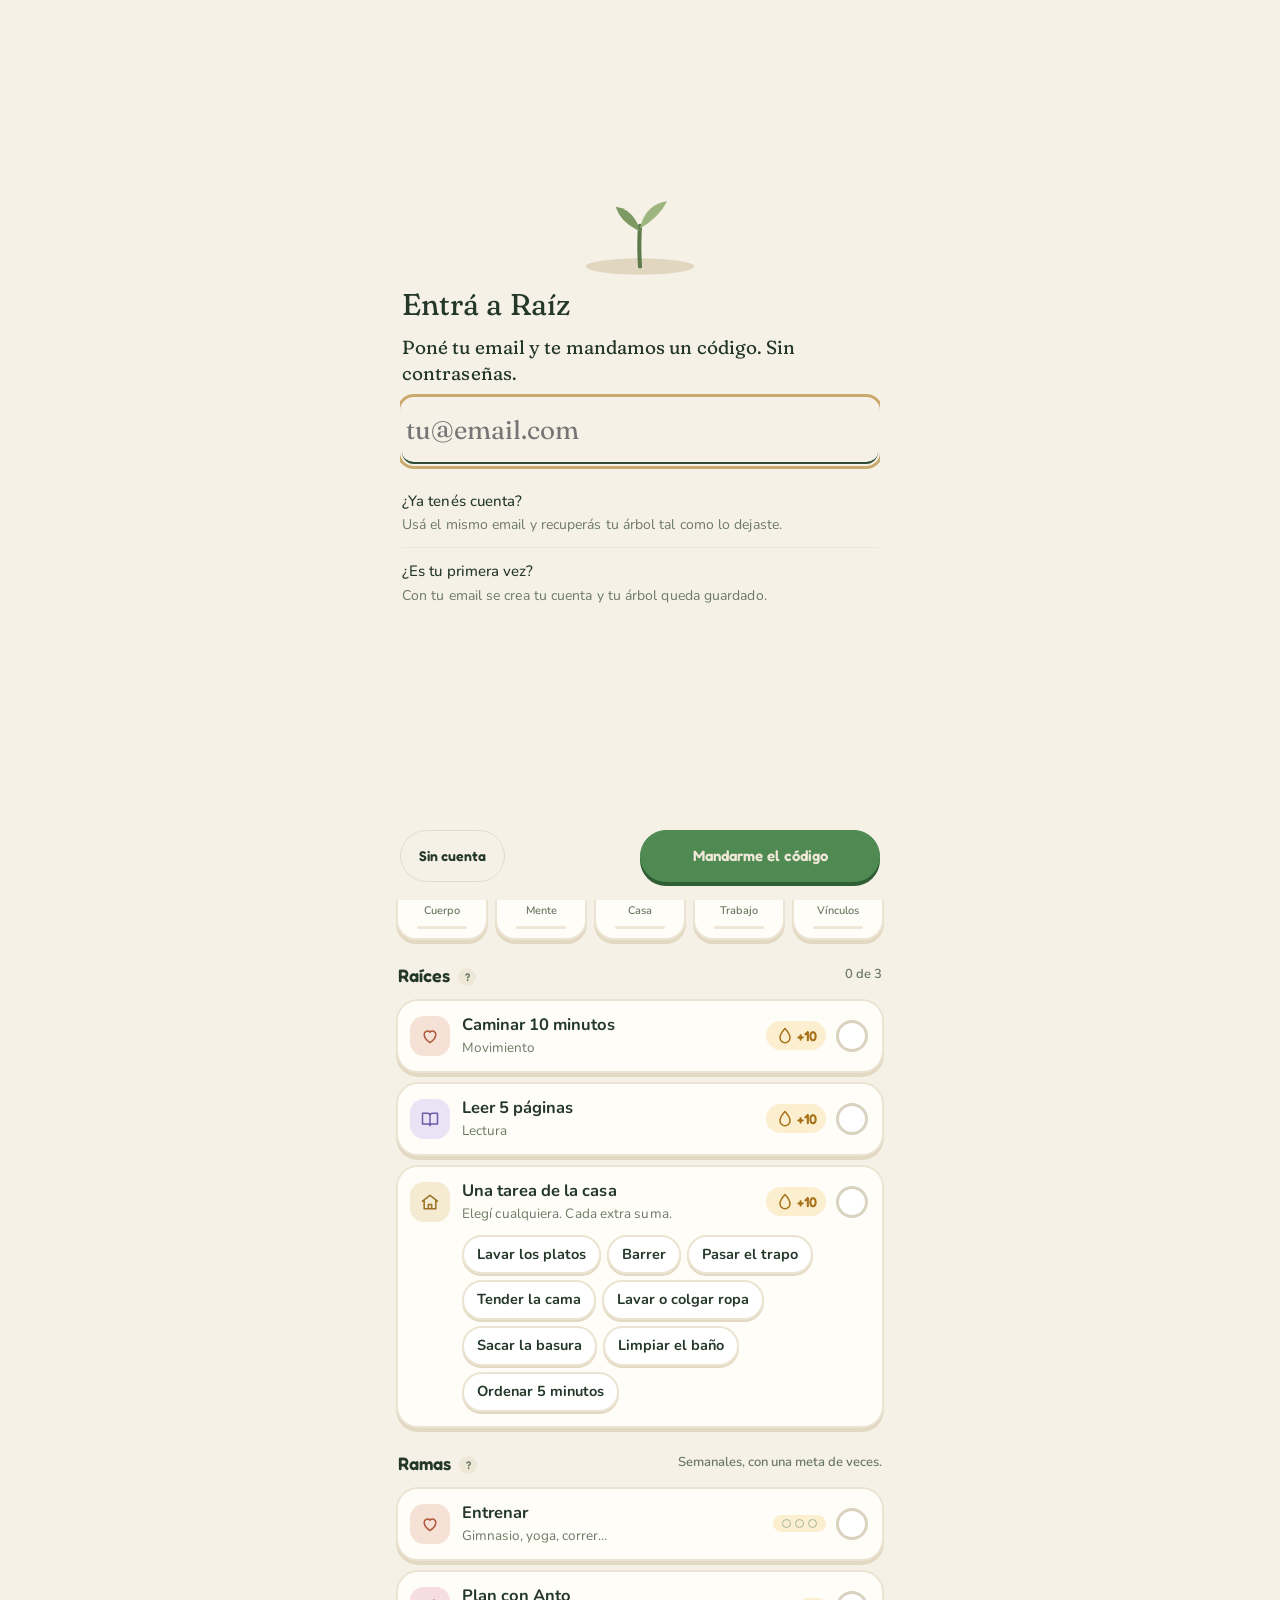
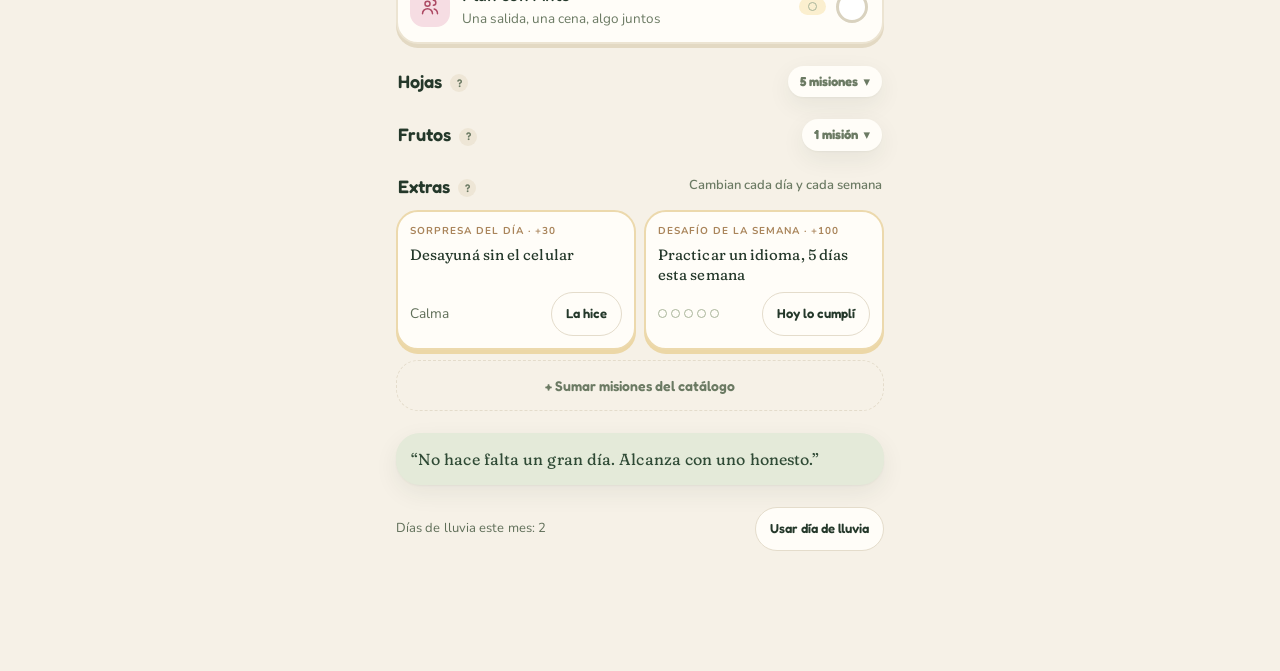
==== commit 5fb3a582: "Modo juego y arreglo de los toques - Barra de juego: escudo con el nivel, experiencia y contadores. " ====
--- a/index.html
+++ b/index.html
@@ -15,7 +15,7 @@
   <link rel="apple-touch-icon" href="icons/icon-180.png">
   <link rel="preconnect" href="https://fonts.googleapis.com">
   <link rel="preconnect" href="https://fonts.gstatic.com" crossorigin>
-  <link href="https://fonts.googleapis.com/css2?family=Fraunces:ital,opsz,wght,SOFT@0,9..144,400,100;0,9..144,600,100;1,9..144,400,100&family=Nunito:wght@400;500;600;700&display=swap" rel="stylesheet">
+  <link href="https://fonts.googleapis.com/css2?family=Fraunces:ital,opsz,wght,SOFT@0,9..144,400,100;0,9..144,600,100;1,9..144,400,100&family=Nunito:wght@400;500;600;700&family=Fredoka:wght@500;600;700&display=swap" rel="stylesheet">
   <script>
     // Tamaño de letra elegido en Ajustes (se aplica antes de pintar para que no salte).
     try { document.documentElement.dataset.letra = localStorage.getItem('raiz:letra') || 'normal'; } catch (e) {}
@@ -46,6 +46,8 @@
   <script src="js/zoom.js"></script>
   <script src="js/arbolvivo.js"></script>
   <script src="js/bosque.js"></script>
+  <script src="js/jardin.js"></script>
+  <script src="js/juego.js"></script>
   <script src="js/app.js"></script>
   <script src="js/nube.js"></script>
   <script src="js/avisos.js"></script>
--- a/styles.css
+++ b/styles.css
@@ -492,3 +492,142 @@
 /* Tamaños de letra: agranda toda la interfaz de forma pareja */
 html[data-letra="grande"] main, html[data-letra="grande"] dialog, html[data-letra="grande"] .intro { zoom: 1.12; }
 html[data-letra="enorme"] main, html[data-letra="enorme"] dialog, html[data-letra="enorme"] .intro { zoom: 1.25; }
+
+/* ---------- Editor del jardín ---------- */
+.intro.editor { padding-left: 14px; padding-right: 14px; background: linear-gradient(#eef2e3, var(--crema)); }
+.editor-top { display: flex; justify-content: space-between; align-items: center; }
+.editor-top b { font-size: 22px; font-weight: 400; }
+.monedas { display: inline-flex; align-items: center; gap: 5px; background: #fbe9c8; color: #8a5a1a; font-weight: 700; padding: 6px 12px; border-radius: 999px; }
+.monedas .ico { width: 16px; height: 16px; }
+.editor-escena svg { display: block; width: 100%; max-height: 42vh; margin: 6px auto 0; }
+.editor .lugar circle { fill: rgba(255, 253, 248, .35); stroke: rgba(47, 74, 53, .35); stroke-width: 1.4; stroke-dasharray: 3 3; cursor: pointer; transition: fill .2s; }
+.editor .lugar.ocupado circle { fill: transparent; stroke: transparent; }
+.editor .lugar.listo circle { stroke: #c9a96e; stroke-width: 2; animation: latidoLugar 1.2s ease-in-out infinite; transform-box: fill-box; transform-origin: center; }
+.editor .lugar.listo.ocupado circle { fill: rgba(201, 169, 110, .15); }
+@keyframes latidoLugar { 50% { transform: scale(1.12); } }
+.editor-pista { text-align: center; font-size: 14px; color: var(--tinta-2); margin: 4px 0 10px; min-height: 40px; }
+.editor-tabs { display: flex; gap: 6px; justify-content: center; margin-bottom: 10px; }
+.editor-tabs button { border: 0; background: var(--papel); padding: 8px 16px; border-radius: 999px; font-weight: 700; color: var(--tinta-2); box-shadow: var(--sombra); }
+.editor-tabs button.on { background: var(--bosque-2); color: #fff; }
+.tienda { flex: 1; overflow-y: auto; display: grid; grid-template-columns: repeat(auto-fill, minmax(96px, 1fr)); gap: 8px; padding-bottom: 12px; align-content: start; }
+.item-tienda { display: flex; flex-direction: column; align-items: center; gap: 2px; padding: 10px 6px; background: var(--papel); border: 2px solid transparent; border-radius: 20px; box-shadow: var(--sombra); }
+.item-tienda svg { width: 48px; height: 48px; }
+.item-tienda b { font-size: 13px; font-weight: 700; text-align: center; line-height: 1.15; }
+.item-tienda small { display: inline-flex; align-items: center; gap: 3px; font-size: 12px; color: var(--tierra); font-weight: 700; }
+.item-tienda small .ico { width: 13px; height: 13px; }
+.item-tienda.on { border-color: var(--dorado); background: #fbf3e0; }
+.item-tienda.bloq { opacity: .5; }
+.item-tienda .muestra { width: 48px; height: 48px; border-radius: 50%; border: 3px solid #fff; box-shadow: var(--sombra); }
+.decorar-btn { width: 100%; display: flex; align-items: center; justify-content: center; gap: 8px; padding: 14px; }
+.tienda-banner { display: flex; align-items: center; gap: 12px; width: 100%; text-align: left; border: 0; }
+.tienda-banner svg { width: 52px; height: 52px; flex: none; }
+.tienda-banner span:not(.xp) { flex: 1; }
+.tienda-banner b { display: block; font-size: 17px; }
+.tienda-banner small { color: var(--tinta-2); font-size: 13.5px; }
+
+/* =========================================================
+   Modo juego 1.2: HUD, escenario, cofre y botones con relieve
+   ========================================================= */
+:root { --juego: "Fredoka", "Nunito", system-ui, sans-serif; --verde: #4f8a52; --verde-osc: #2f5e33; --oro: #f2b632; --oro-osc: #c98a12; }
+main { padding-top: calc(10px + var(--safe-t)); }
+
+/* Tipografía de juego para números, títulos y botones */
+.hud, .escudo b, .hud-pill b, .cuenta, .btn, .btn-juego, .tabs button, .section > .eyebrow, .rama-card b, .resumen b, .monedas, .item-tienda b, .editor-top b, .bosque-top .greet, .puesto, .anillo b { font-family: var(--juego); }
+.section > .eyebrow { font-size: 18px; font-weight: 600; letter-spacing: 0; text-transform: none; color: var(--tinta); margin-bottom: 10px; }
+.section > .eyebrow > span:last-child:not(:first-child) { font-family: var(--sans); font-size: 13px; color: var(--tinta-2); font-weight: 600; }
+.greet { font-family: var(--juego); font-weight: 600; }
+.greet em { font-family: var(--serif); font-weight: 400; }
+
+/* Barra de juego */
+.hud { position: sticky; top: calc(6px + var(--safe-t)); z-index: 8; display: flex; align-items: center; gap: 8px; padding: 8px 10px 8px 8px; background: rgba(255, 253, 248, .92); -webkit-backdrop-filter: blur(10px); backdrop-filter: blur(10px); border-radius: 24px; border: 2px solid #ece4d2; box-shadow: 0 4px 0 #e3d9c3; }
+.hud-nivel { flex: 1; min-width: 0; display: flex; align-items: center; gap: 8px; border: 0; background: none; padding: 0; text-align: left; }
+.escudo { position: relative; width: 40px; height: 44px; flex: none; }
+.escudo svg { width: 100%; height: 100%; fill: var(--verde); stroke: var(--verde-osc); stroke-width: 2.5; }
+.escudo b { position: absolute; inset: 0; display: grid; place-items: center; color: #fff; font-size: 17px; font-weight: 700; padding-bottom: 3px; }
+.hud-barra { flex: 1; min-width: 0; display: flex; flex-direction: column; gap: 3px; }
+.hud-etapa { font-size: 12px; font-weight: 600; color: var(--tinta-2); line-height: 1; }
+.hud-xp { display: block; height: 12px; border-radius: 999px; background: #ece4d2; overflow: hidden; box-shadow: inset 0 2px 0 rgba(0, 0, 0, .06); }
+.hud-xp > i { display: block; height: 100%; border-radius: 999px; background: linear-gradient(#f6cf5c, var(--oro)); box-shadow: inset 0 -3px 0 rgba(0, 0, 0, .1); transition: width .6s cubic-bezier(.3, 1.3, .5, 1); }
+.hud-xp.pulso { animation: pulso .6s ease; }
+.hud-barra small { font-size: 11px; color: var(--tinta-2); font-weight: 600; line-height: 1; }
+.hud-cont { display: flex; gap: 5px; }
+.hud-pill { display: inline-flex; align-items: center; gap: 3px; border: 0; padding: 6px 8px; border-radius: 14px; min-height: 36px; }
+.hud-pill .ico { width: 17px; height: 17px; stroke-width: 2.2; }
+.hud-pill b { font-size: 15px; font-weight: 700; }
+.hud-pill.fuego { background: #ffe8d6; color: #d0571f; }
+.hud-pill.vida { background: #fde0e4; color: #c63b56; }
+.hud-pill.semillas { background: #fbefcf; color: #a8721a; }
+.hud-pill:active { transform: scale(.92); }
+
+/* Escenario: tu jardín */
+.escena-hoy { position: relative; margin-top: 12px; padding: 34px 6px 12px; border-radius: 32px; background: linear-gradient(#cfe6f2 0%, #e8f1e6 55%, #eef2e3 100%); border: 2px solid #dbe6d4; box-shadow: 0 4px 0 #cfdcc6; overflow: hidden; }
+.escena-svg { display: block; width: 100%; max-height: 300px; position: relative; z-index: 1; }
+.escena-svg .tree { cursor: pointer; }
+.escena-fecha { position: absolute; top: 12px; left: 16px; font-size: 13px; font-weight: 700; color: #4d6a7a; z-index: 2; }
+.dialogo { position: relative; z-index: 2; margin: 2px 8px 0; padding: 10px 14px; background: #fff; border-radius: 18px; font-size: 15px; box-shadow: 0 3px 0 #dfe7da; }
+.dialogo b { color: var(--hoja); }
+.dialogo::after { content: ""; position: absolute; left: 50%; bottom: -8px; width: 16px; height: 16px; background: #fff; transform: translateX(-50%) rotate(45deg); border-radius: 3px; }
+.escena-botones { position: relative; z-index: 2; display: flex; gap: 8px; justify-content: center; margin-top: 4px; }
+.nube { position: absolute; background: #fff; border-radius: 999px; opacity: .85; animation: nube 40s linear infinite; }
+.nube::before, .nube::after { content: ""; position: absolute; background: #fff; border-radius: 50%; }
+.nube.n1 { width: 60px; height: 18px; top: 14px; left: -70px; }
+.nube.n1::before { width: 28px; height: 28px; left: 10px; top: -14px; }
+.nube.n1::after { width: 22px; height: 22px; left: 30px; top: -9px; }
+.nube.n2 { width: 44px; height: 14px; top: 40px; left: -60px; animation-duration: 55s; animation-delay: -20s; }
+.nube.n2::before { width: 20px; height: 20px; left: 8px; top: -10px; }
+@keyframes nube { to { transform: translateX(520px); } }
+
+/* Botones de juego, con relieve */
+.btn-juego { display: inline-flex; align-items: center; justify-content: center; gap: 6px; border: 0; border-radius: 16px; padding: 12px 18px; font-family: var(--juego); font-weight: 600; font-size: 16px; color: #fff; background: var(--verde); box-shadow: 0 4px 0 var(--verde-osc); transition: transform .08s, box-shadow .08s; }
+.btn-juego:active { transform: translateY(3px); box-shadow: 0 1px 0 var(--verde-osc); }
+.btn-juego.chico { padding: 8px 14px; font-size: 14px; border-radius: 14px; min-height: 40px; }
+.btn-juego.claro { background: #fff; color: var(--verde-osc); box-shadow: 0 4px 0 #d5dccb; }
+.btn-juego .ico { width: 17px; height: 17px; }
+.btn.primary { background: var(--verde); border-color: var(--verde); box-shadow: 0 4px 0 var(--verde-osc); border-radius: 16px; }
+.btn.primary:active { transform: translateY(3px); box-shadow: 0 1px 0 var(--verde-osc); }
+
+/* Cofre del día */
+.cofre-card { display: flex; align-items: center; gap: 12px; margin-top: 12px; padding: 12px 12px 12px 16px; background: #fffaf0; border: 2px solid #f0dfb6; border-radius: 24px; box-shadow: 0 4px 0 #ecd7a6; }
+.cofre-info { flex: 1; min-width: 0; }
+.cofre-info b { font-family: var(--juego); font-weight: 600; font-size: 16px; }
+.cofre-info .cuenta { color: var(--oro-osc); }
+.cofre-barra { height: 14px; margin: 6px 0 5px; border-radius: 999px; background: #f1e6cc; overflow: hidden; box-shadow: inset 0 2px 0 rgba(0, 0, 0, .06); }
+.cofre-barra i { display: block; height: 100%; border-radius: 999px; background: linear-gradient(#7cc47f, var(--verde)); box-shadow: inset 0 -3px 0 rgba(0, 0, 0, .12); transition: width .6s cubic-bezier(.3, 1.3, .5, 1); }
+.cofre-info small { font-size: 13px; color: var(--tinta-2); font-weight: 600; }
+.cofre { width: 64px; height: 58px; border: 0; background: none; padding: 0; flex: none; }
+.cofre svg { width: 100%; height: 100%; }
+.cofre-card.listo { border-color: var(--oro); box-shadow: 0 4px 0 var(--oro-osc), 0 0 0 4px rgba(242, 182, 50, .2); }
+.cofre-card.listo .cofre { animation: saltito 1s ease-in-out infinite; }
+.cofre-card.listo small { color: var(--oro-osc); }
+.cofre.abriendo { animation: sacudon .65s ease; }
+@keyframes saltito { 0%, 100% { transform: translateY(0) rotate(0); } 30% { transform: translateY(-6px) rotate(-4deg); } 60% { transform: translateY(0) rotate(4deg); } }
+@keyframes sacudon { 20% { transform: scale(1.1) rotate(-8deg); } 40% { transform: scale(1.15) rotate(8deg); } 60% { transform: scale(1.2) rotate(-6deg); } 100% { transform: scale(1.3); opacity: .6; } }
+
+/* Números que saltan */
+.flota { position: fixed; z-index: 70; transform: translate(-50%, 0); display: inline-flex; align-items: center; gap: 3px; font-family: var(--juego); font-weight: 700; font-size: 20px; color: var(--oro-osc); text-shadow: 0 2px 0 #fff, 0 0 8px rgba(255, 255, 255, .9); pointer-events: none; animation: flota 1.2s cubic-bezier(.2, .8, .3, 1) forwards; }
+.flota .ico { width: 20px; height: 20px; stroke-width: 2.4; }
+.flota.semilla { color: #a8721a; font-size: 24px; }
+@keyframes flota { 0% { opacity: 0; transform: translate(-50%, 10px) scale(.6); } 20% { opacity: 1; transform: translate(-50%, -10px) scale(1.15); } 100% { opacity: 0; transform: translate(-50%, -70px) scale(1); } }
+.chispa.suelta { position: fixed; z-index: 70; width: 10px; height: 10px; background: #f6cf5c; }
+
+/* Misiones con relieve */
+.mision { border: 2px solid #ece4d2; box-shadow: 0 4px 0 #e3d9c3; border-radius: 22px; }
+button.mision:active, .mision .m-fila:active { transform: translateY(3px); box-shadow: 0 1px 0 #e3d9c3; }
+.mision .t > span { font-family: var(--sans); font-weight: 700; }
+.mision .xp { display: inline-flex; align-items: center; gap: 2px; background: #fbefcf; color: #a8721a; padding: 4px 9px; border-radius: 999px; font-family: var(--juego); font-weight: 600; font-size: 14px; }
+.mision .check { width: 32px; height: 32px; border-width: 3px; border-color: #d9d2bf; background: #fff; }
+.mision.done { border-color: var(--fg); background: color-mix(in srgb, var(--bg) 70%, #fff); box-shadow: 0 4px 0 color-mix(in srgb, var(--fg) 45%, #fff); }
+.mision.done .check { background: var(--fg); border-color: var(--fg); }
+.mision.done .xp { background: var(--fg); color: #fff; }
+.mision .chip { border: 2px solid #ece4d2; background: #fff; font-weight: 700; box-shadow: 0 2px 0 #e3d9c3; }
+.mision .chip.on { color: #fff; box-shadow: 0 2px 0 color-mix(in srgb, var(--fg) 60%, #000); }
+.libre { border: 2px dashed #d8c99e; box-shadow: none; font-family: var(--juego); font-weight: 600; }
+.rama-card { border: 2px solid #ece4d2; box-shadow: 0 4px 0 #e3d9c3; }
+.card.extra { border-width: 2px; box-shadow: 0 4px 0 #ecd7a6; }
+.consejo { border-width: 2px; box-shadow: 0 4px 0 #ecd7a6; }
+
+/* Barra de abajo */
+.tabs { border: 2px solid #ece4d2; box-shadow: 0 4px 0 #e3d9c3, 0 10px 30px rgba(31, 51, 38, .12); }
+.tabs button { font-size: 12.5px; font-weight: 600; }
+.tabs button.on { background: var(--verde); color: #fff; box-shadow: 0 3px 0 var(--verde-osc); }
+.tabs svg { width: 24px; height: 24px; stroke-width: 2; }
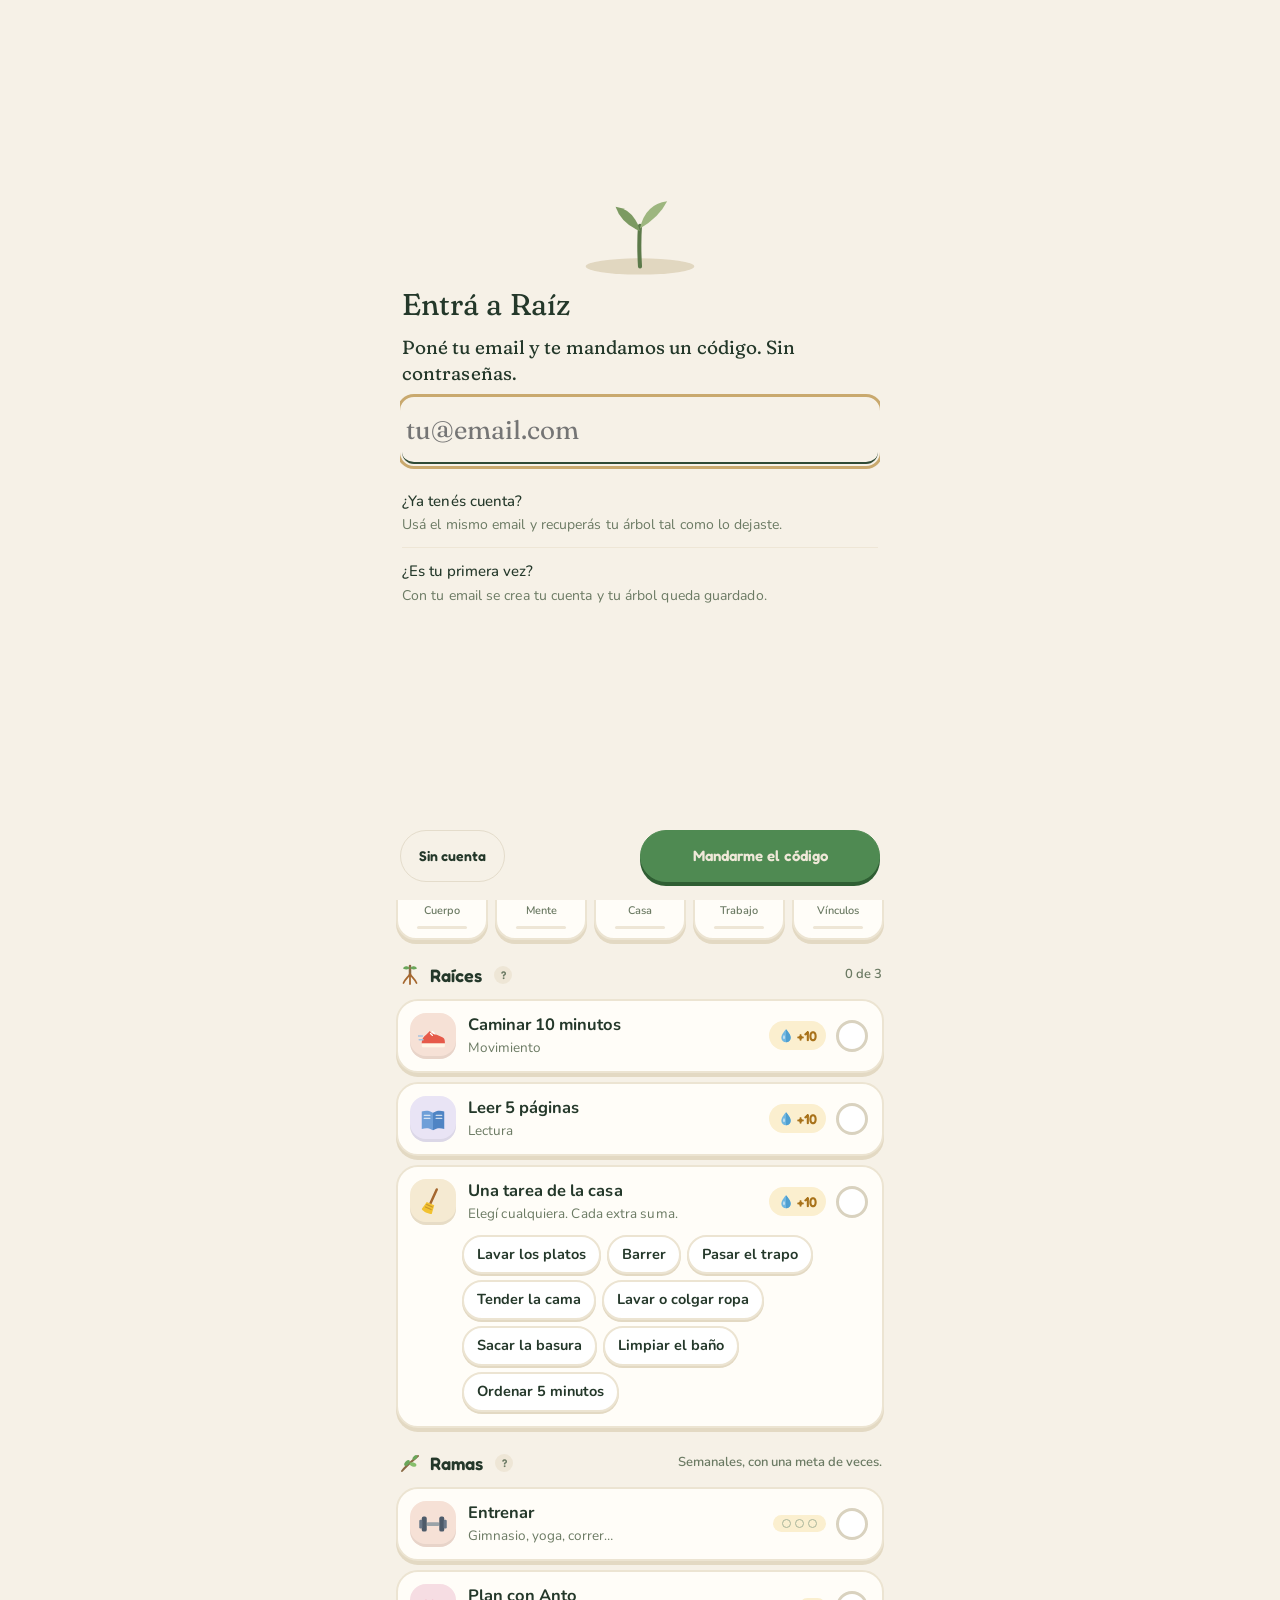
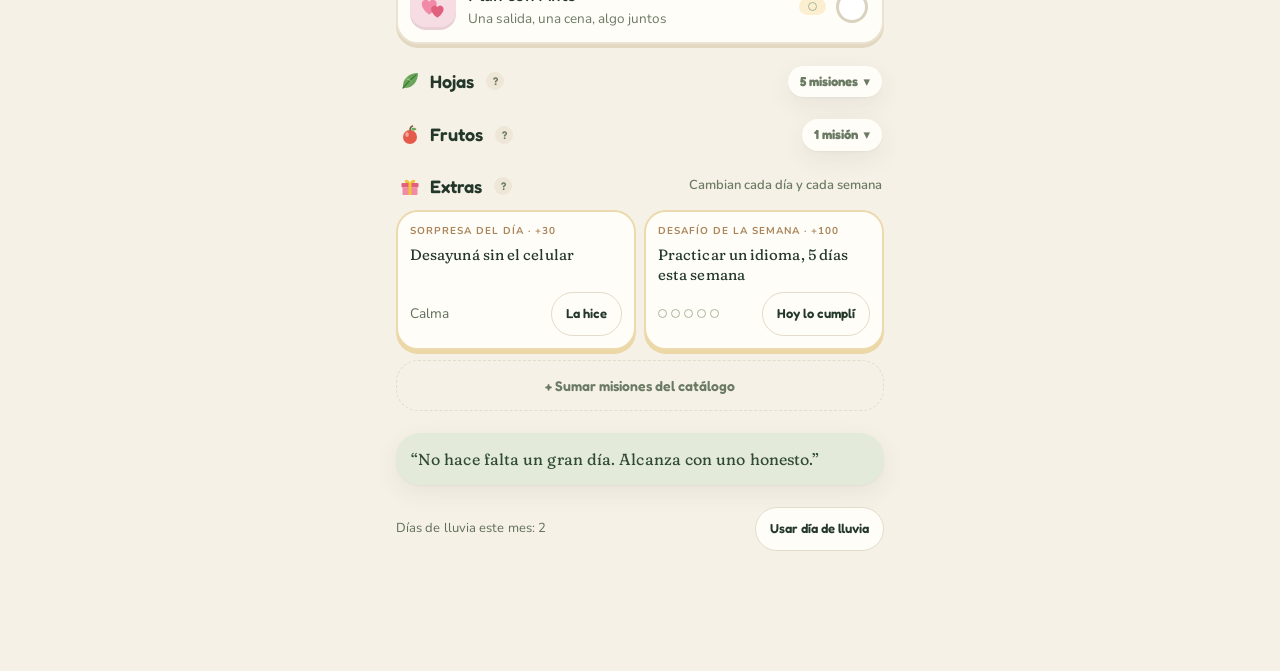
==== commit 47860013: "Íconos ilustrados a color - Set propio de 75 íconos con volumen (iconos.js). - Cada una de las 92 mi" ====
--- a/index.html
+++ b/index.html
@@ -42,6 +42,7 @@
   <script src="js/sonido.js"></script>
   <script src="js/catalogo.js"></script>
   <script src="js/progresion.js"></script>
+  <script src="js/iconos.js"></script>
   <script src="js/diseno.js"></script>
   <script src="js/zoom.js"></script>
   <script src="js/arbolvivo.js"></script>
--- a/styles.css
+++ b/styles.css
@@ -631,3 +631,38 @@
 .tabs button { font-size: 12.5px; font-weight: 600; }
 .tabs button.on { background: var(--verde); color: #fff; box-shadow: 0 3px 0 var(--verde-osc); }
 .tabs svg { width: 24px; height: 24px; stroke-width: 2; }
+.arbol-vivo .t-rama { font-family: var(--juego); font-weight: 600; font-size: 16px; }
+.arbol-vivo .t-tronco { font-family: var(--juego); font-weight: 600; font-size: 15px; fill: #f6efe0; }
+.arbol-vivo .t-ramita { font-size: 12px; font-weight: 700; }
+.arbol-vivo .t-mini { font-size: 10px; font-weight: 700; }
+.arbol-vivo .t-rama-g { transition: opacity .35s; }
+.arbol-vivo .t-rama-g.apagada { opacity: .2; }
+.arbol-vivo.con-eleccion .t-de:not(.activa) .t-ramita, .arbol-vivo.con-eleccion .t-de:not(.activa) .t-mini { opacity: 0; }
+svg.arbol-vivo { height: auto; aspect-ratio: 1 / 1.05; max-height: 70vh; min-height: 320px; }
+.arbol-vivo-marco:has(svg.cerca) .arbol-pista, .arbol-vivo-marco:has(svg.con-eleccion) .arbol-pista { opacity: 0; pointer-events: none; } .arbol-pista { transition: opacity .3s; }
+svg.mundo .corriente { animation: corriente 3s linear infinite; }
+@keyframes corriente { to { stroke-dashoffset: -80; } }
+svg.mundo .fuego { transform-box: fill-box; transform-origin: 50% 100%; animation: fuego .6s ease-in-out infinite alternate; }
+@keyframes fuego { to { transform: scale(1.08, .9); } }
+svg.mundo .pajaro { animation: volar 26s linear infinite; }
+svg.mundo .pajaro.p1 { animation-delay: -8s; }
+svg.mundo .pajaro.p2 { animation-delay: -16s; }
+@keyframes volar { from { translate: 0 0; } to { translate: 1400px 120px; } }
+
+/* ---------- Íconos ilustrados ---------- */
+.il { width: 30px; height: 30px; display: block; flex: none; }
+.il.chico { width: 24px; height: 24px; }
+.il.mini { width: 16px; height: 16px; display: inline-block; }
+.burbuja.il-burbuja { width: 46px; height: 46px; border-radius: 16px; background: var(--bg); box-shadow: inset 0 -3px 0 rgba(0, 0, 0, .06); }
+.burbuja .il { width: 30px; height: 30px; }
+.burbuja.grande .il { width: 36px; height: 36px; }
+.rama-card .burbuja .il { width: 24px; height: 24px; }
+.titulo-il { display: inline-flex; align-items: center; gap: 8px; }
+.hud-pill .il { width: 20px; height: 20px; }
+.mision .xp .il { margin-right: 1px; }
+.flota .il { width: 22px; height: 22px; }
+.btn-juego .il { width: 20px; height: 20px; }
+.tabs .tab-il { width: 26px; height: 26px; filter: grayscale(.65) opacity(.75); transition: filter .25s, transform .25s; }
+.tabs button.on .tab-il { filter: none; transform: translateY(-2px) scale(1.12); }
+.tabs button.on { background: #e6f0dc; color: var(--verde-osc); box-shadow: 0 3px 0 #c9dbb8; }
+.cat-sheet .item { gap: 12px; }
